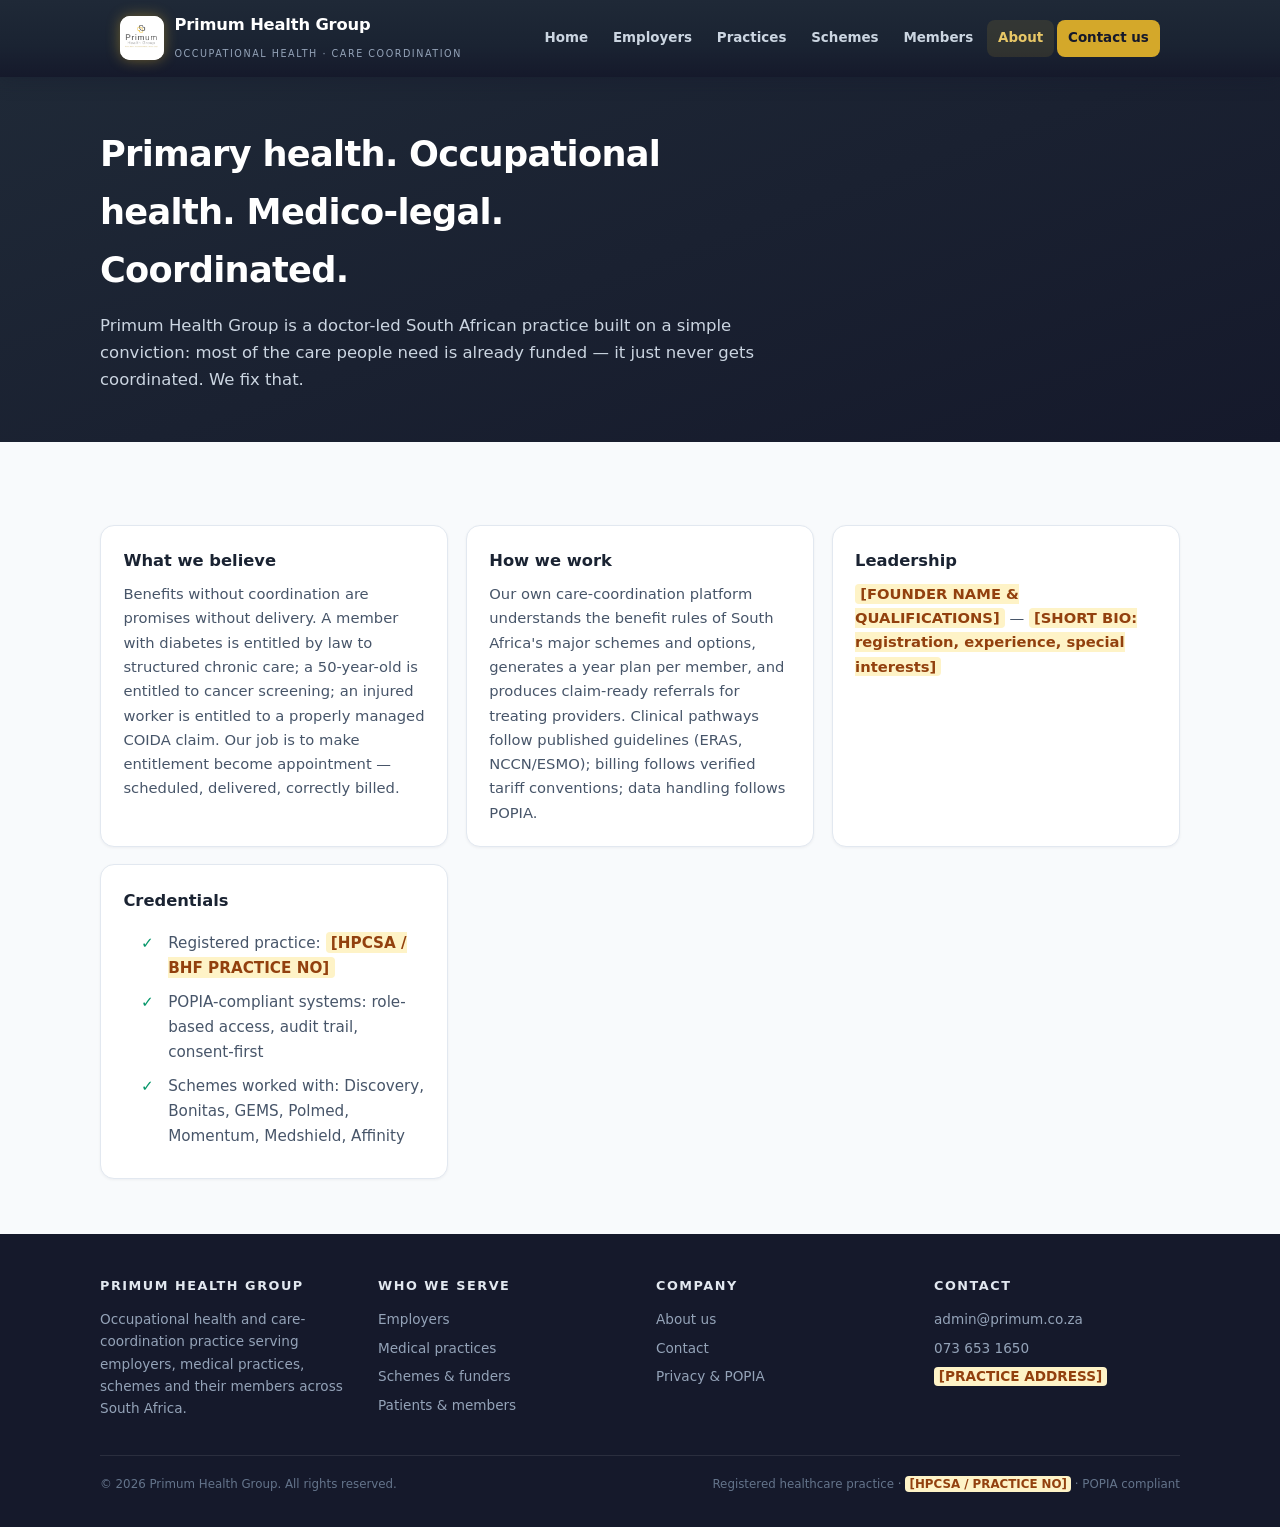
==== about.html @ fea4c6c1 "Primum Health Group website v1 — stakeholder-first, GEO-optimised 8 static pages (home, employers, p" ====
<!DOCTYPE html>
<html lang="en-ZA">
<head>
<meta charset="utf-8">
<meta name="viewport" content="width=device-width, initial-scale=1">
<title>About Primum Health Group — Doctor-Led Care Coordination, South Africa</title>
<meta name="description" content="A doctor-led South African practice combining occupational health, primary care coordination and medico-legal work — delivered through our own POPIA-compliant platform.">
<link rel="canonical" href="https://www.primum.co.za/about.html">
<link rel="icon" type="image/jpeg" href="assets/logo.jpg">
<meta property="og:title" content="About Primum Health Group — Doctor-Led Care Coordination, South Africa">
<meta property="og:description" content="A doctor-led South African practice combining occupational health, primary care coordination and medico-legal work — delivered through our own POPIA-compliant platform.">
<meta property="og:type" content="website">
<meta property="og:url" content="https://www.primum.co.za/about.html">
<meta property="og:image" content="https://www.primum.co.za/assets/logo.jpg">
<link rel="stylesheet" href="assets/styles.css">
<script type="application/ld+json">{"@context": "https://schema.org", "@type": "MedicalBusiness", "name": "Primum Health Group", "url": "https://www.primum.co.za", "logo": "https://www.primum.co.za/assets/logo.jpg", "email": "admin@primum.co.za", "telephone": "+27736531650", "areaServed": "ZA", "description": "South African occupational-health and care-coordination practice. We manage employee and patient populations for employers, medical practices and schemes — turning each member's actual medical-aid benefits into a scheduled, billable year plan of care.", "medicalSpecialty": ["Occupational medicine", "Preventive medicine", "Community health"], "knowsAbout": ["Occupational health", "COIDA compliance", "Medical incapacity assessment", "Care coordination", "Chronic disease management", "Prescribed Minimum Benefits", "Oncology care pathways", "Employee wellness"]}</script>
</head>
<body>
<header>
  <div class="nav-wrap">
    <a class="brand" href="index.html">
      <img src="assets/logo.jpg" alt="Primum Health Group logo">
      <span><span class="brand-name">Primum Health Group</span><br><span class="brand-sub">Occupational Health &middot; Care Coordination</span></span>
    </a>
    <nav class="main-nav"><a href="index.html">Home</a><a href="employers.html">Employers</a><a href="practices.html">Practices</a><a href="schemes.html">Schemes</a><a href="members.html">Members</a><a href="about.html" class="active">About</a><a class="cta" href="contact.html">Contact us</a></nav>
  </div>
</header>
<main>

<div class="page-hero"><div class="section-inner"><h1>Primary health. Occupational health. Medico-legal. Coordinated.</h1><p>Primum Health Group is a doctor-led South African practice built on a simple conviction: most of the care people need is already funded — it just never gets coordinated. We fix that.</p></div></div>
<section><div class="section-inner">
  <div class="grid grid-2">
    <div class="card"><h3>What we believe</h3><p>Benefits without coordination are promises without delivery. A member with diabetes is entitled by law to structured chronic care; a 50-year-old is entitled to cancer screening; an injured worker is entitled to a properly managed COIDA claim. Our job is to make entitlement become appointment — scheduled, delivered, correctly billed.</p></div>
    <div class="card"><h3>How we work</h3><p>Our own care-coordination platform understands the benefit rules of South Africa's major schemes and options, generates a year plan per member, and produces claim-ready referrals for treating providers. Clinical pathways follow published guidelines (ERAS, NCCN/ESMO); billing follows verified tariff conventions; data handling follows POPIA.</p></div>
    <div class="card"><h3>Leadership</h3><p><span class="placeholder">[FOUNDER NAME &amp; QUALIFICATIONS]</span> — <span class="placeholder">[SHORT BIO: registration, experience, special interests]</span></p></div>
    <div class="card"><h3>Credentials</h3><ul class="checks"><li>Registered practice: <span class="placeholder">[HPCSA / BHF PRACTICE NO]</span></li><li>POPIA-compliant systems: role-based access, audit trail, consent-first</li><li>Schemes worked with: Discovery, Bonitas, GEMS, Polmed, Momentum, Medshield, Affinity</li></ul></div>
  </div>
</div></section>

</main>
<footer>
  <div class="footer-inner">
    <div>
      <h4>Primum Health Group</h4>
      <p>Occupational health and care-coordination practice serving employers, medical practices, schemes and their members across South Africa.</p>
    </div>
    <div>
      <h4>Who we serve</h4>
      <ul>
        <li><a href="employers.html">Employers</a></li>
        <li><a href="practices.html">Medical practices</a></li>
        <li><a href="schemes.html">Schemes &amp; funders</a></li>
        <li><a href="members.html">Patients &amp; members</a></li>
      </ul>
    </div>
    <div>
      <h4>Company</h4>
      <ul>
        <li><a href="about.html">About us</a></li>
        <li><a href="contact.html">Contact</a></li>
        <li><a href="privacy.html">Privacy &amp; POPIA</a></li>
      </ul>
    </div>
    <div>
      <h4>Contact</h4>
      <ul>
        <li><a href="mailto:admin@primum.co.za">admin@primum.co.za</a></li>
        <li><a href="tel:+27736531650">073 653 1650</a></li>
        <li><span class="placeholder">[PRACTICE ADDRESS]</span></li>
      </ul>
    </div>
  </div>
  <div class="footer-bottom">
    <span>&copy; 2026 Primum Health Group. All rights reserved.</span>
    <span>Registered healthcare practice &middot; <span class="placeholder">[HPCSA / PRACTICE NO]</span> &middot; POPIA compliant</span>
  </div>
</footer>
</body>
</html>
---- assets/styles.css ----
/* Primum Health Group — brand: deep navy + gold (matches CCRMS platform) */
:root {
  --navy-900: #15192b;
  --navy-800: #1a2332;
  --navy-700: #1f2937;
  --gold: #d4a82a;
  --gold-soft: #e8c766;
  --ink: #1e293b;
  --slate: #475569;
  --slate-light: #94a3b8;
  --bg: #f8fafc;
  --card: #ffffff;
  --line: #e2e8f0;
  --emerald: #059669;
  --max: 1080px;
}
* { margin: 0; padding: 0; box-sizing: border-box; }
html { scroll-behavior: smooth; }
body {
  font-family: 'Segoe UI', system-ui, -apple-system, Roboto, Ubuntu, sans-serif;
  color: var(--ink);
  background: var(--bg);
  line-height: 1.65;
  font-size: 16.5px;
}
img { max-width: 100%; }
a { color: inherit; }

/* ── Header ─────────────────────────────────────── */
header {
  background: linear-gradient(180deg, var(--navy-700) 0%, var(--navy-800) 60%, var(--navy-900) 100%);
  color: #fff;
  position: sticky; top: 0; z-index: 50;
  box-shadow: 0 2px 18px rgba(21,25,43,.35);
}
.nav-wrap {
  max-width: var(--max); margin: 0 auto; padding: 0.7rem 1.25rem;
  display: flex; align-items: center; gap: 1rem; flex-wrap: wrap;
}
.brand { display: flex; align-items: center; gap: .65rem; text-decoration: none; }
.brand img {
  width: 44px; height: 44px; border-radius: 10px; background: #fff; object-fit: contain;
  box-shadow: 0 0 14px rgba(212,168,42,.45);
}
.brand-name { font-weight: 800; font-size: 1.02rem; letter-spacing: -.01em; line-height: 1.15; }
.brand-sub { font-size: .6rem; text-transform: uppercase; letter-spacing: .16em; color: var(--slate-light); }
nav.main-nav { margin-left: auto; display: flex; gap: .15rem; flex-wrap: wrap; }
nav.main-nav a {
  color: #cbd5e1; text-decoration: none; font-size: .84rem; font-weight: 600;
  padding: .45rem .7rem; border-radius: 8px; transition: all .15s;
}
nav.main-nav a:hover { color: #fff; background: rgba(255,255,255,.08); }
nav.main-nav a.active { color: var(--gold-soft); background: rgba(212,168,42,.12); }
nav.main-nav a.cta {
  color: var(--navy-900); background: var(--gold); font-weight: 700;
}
nav.main-nav a.cta:hover { background: var(--gold-soft); }

/* ── Hero ───────────────────────────────────────── */
.hero {
  background:
    radial-gradient(1200px 500px at 15% -10%, rgba(212,168,42,.18), transparent 60%),
    linear-gradient(160deg, var(--navy-700) 0%, var(--navy-900) 75%);
  color: #fff; padding: 4.2rem 1.25rem 4.6rem;
}
.hero-inner { max-width: var(--max); margin: 0 auto; }
.hero .kicker {
  display: inline-block; font-size: .7rem; font-weight: 700; text-transform: uppercase;
  letter-spacing: .18em; color: var(--gold-soft);
  border: 1px solid rgba(212,168,42,.4); border-radius: 999px; padding: .3rem .9rem; margin-bottom: 1.1rem;
}
.hero h1 { font-size: clamp(1.7rem, 4.2vw, 2.7rem); line-height: 1.18; letter-spacing: -.02em; max-width: 21ch; }
.hero h1 em { font-style: normal; color: var(--gold-soft); }
.hero p.lead { margin-top: 1.1rem; max-width: 62ch; color: #cbd5e1; font-size: 1.06rem; }
.hero .actions { margin-top: 1.8rem; display: flex; gap: .8rem; flex-wrap: wrap; }
.btn {
  display: inline-block; text-decoration: none; font-weight: 700; font-size: .92rem;
  padding: .78rem 1.4rem; border-radius: 10px; transition: transform .12s, box-shadow .12s;
}
.btn:hover { transform: translateY(-1px); }
.btn-gold { background: var(--gold); color: var(--navy-900); box-shadow: 0 8px 24px rgba(212,168,42,.35); }
.btn-ghost { color: #e2e8f0; border: 1px solid rgba(255,255,255,.28); }

/* ── Sections / cards ───────────────────────────── */
main { display: block; }
section { padding: 3.4rem 1.25rem; }
.section-inner { max-width: var(--max); margin: 0 auto; }
.section-alt { background: #fff; border-top: 1px solid var(--line); border-bottom: 1px solid var(--line); }
h2.section-title { font-size: clamp(1.35rem, 3vw, 1.8rem); letter-spacing: -.02em; color: var(--navy-800); }
p.section-sub { color: var(--slate); margin-top: .5rem; max-width: 70ch; }
.grid { display: grid; gap: 1.1rem; margin-top: 1.8rem; }
.grid-3 { grid-template-columns: repeat(auto-fit, minmax(260px, 1fr)); }
.grid-2 { grid-template-columns: repeat(auto-fit, minmax(320px, 1fr)); }
.card {
  background: var(--card); border: 1px solid var(--line); border-radius: 14px;
  padding: 1.4rem 1.4rem 1.3rem; box-shadow: 0 1px 3px rgba(15,23,42,.05);
}
.card h3 { font-size: 1.02rem; color: var(--navy-800); margin-bottom: .45rem; }
.card p { font-size: .92rem; color: var(--slate); }
.card .tag {
  display: inline-block; font-size: .62rem; font-weight: 700; text-transform: uppercase; letter-spacing: .12em;
  color: var(--gold); margin-bottom: .55rem;
}
.card ul { margin: .6rem 0 0 1.1rem; font-size: .9rem; color: var(--slate); }
.card ul li { margin-bottom: .3rem; }

/* checklist */
ul.checks { list-style: none; margin-top: 1rem; }
ul.checks li { padding-left: 1.7rem; position: relative; margin-bottom: .55rem; color: var(--slate); font-size: .95rem; }
ul.checks li::before {
  content: '✓'; position: absolute; left: 0; top: 0;
  color: var(--emerald); font-weight: 800;
}

/* FAQ */
details.faq {
  background: #fff; border: 1px solid var(--line); border-radius: 12px;
  padding: 1rem 1.25rem; margin-top: .7rem;
}
details.faq summary { font-weight: 700; color: var(--navy-800); cursor: pointer; font-size: .96rem; }
details.faq p { margin-top: .6rem; color: var(--slate); font-size: .92rem; }

/* stat band */
.band {
  background: linear-gradient(120deg, var(--navy-800), var(--navy-900));
  color: #fff; border-radius: 16px; padding: 1.9rem 1.6rem;
  display: grid; gap: 1.2rem; grid-template-columns: repeat(auto-fit, minmax(200px, 1fr));
  margin-top: 2rem;
}
.band .stat b { display: block; font-size: 1.25rem; color: var(--gold-soft); letter-spacing: -.01em; }
.band .stat span { font-size: .82rem; color: #cbd5e1; }

/* CTA strip */
.cta-strip {
  background: linear-gradient(120deg, var(--gold), var(--gold-soft));
  border-radius: 16px; padding: 2rem 1.8rem; margin-top: 2.4rem;
  display: flex; align-items: center; justify-content: space-between; gap: 1.2rem; flex-wrap: wrap;
}
.cta-strip h3 { color: var(--navy-900); font-size: 1.2rem; letter-spacing: -.01em; }
.cta-strip p { color: #4a3d12; font-size: .9rem; margin-top: .25rem; }
.btn-navy { background: var(--navy-900); color: #fff; }

/* ── Footer ─────────────────────────────────────── */
footer { background: var(--navy-900); color: #94a3b8; padding: 2.6rem 1.25rem 2rem; font-size: .85rem; }
.footer-inner { max-width: var(--max); margin: 0 auto; display: grid; gap: 2rem; grid-template-columns: repeat(auto-fit, minmax(220px, 1fr)); }
footer h4 { color: #e2e8f0; font-size: .8rem; text-transform: uppercase; letter-spacing: .12em; margin-bottom: .7rem; }
footer a { color: #94a3b8; text-decoration: none; }
footer a:hover { color: var(--gold-soft); }
footer ul { list-style: none; }
footer ul li { margin-bottom: .4rem; }
.footer-bottom {
  max-width: var(--max); margin: 2rem auto 0; padding-top: 1.2rem;
  border-top: 1px solid rgba(255,255,255,.09); font-size: .74rem; color: #64748b;
  display: flex; justify-content: space-between; gap: 1rem; flex-wrap: wrap;
}

/* page hero (inner pages) */
.page-hero {
  background: linear-gradient(160deg, var(--navy-700), var(--navy-900));
  color: #fff; padding: 3rem 1.25rem;
}
.page-hero h1 { font-size: clamp(1.5rem, 3.6vw, 2.2rem); letter-spacing: -.02em; max-width: 26ch; }
.page-hero p { margin-top: .8rem; color: #cbd5e1; max-width: 66ch; }

.placeholder { background: #fef3c7; color: #92400e; padding: .1em .35em; border-radius: 4px; font-weight: 700; }

@media (max-width: 720px) {
  nav.main-nav { width: 100%; justify-content: flex-start; }
  .hero { padding-top: 3rem; }
}
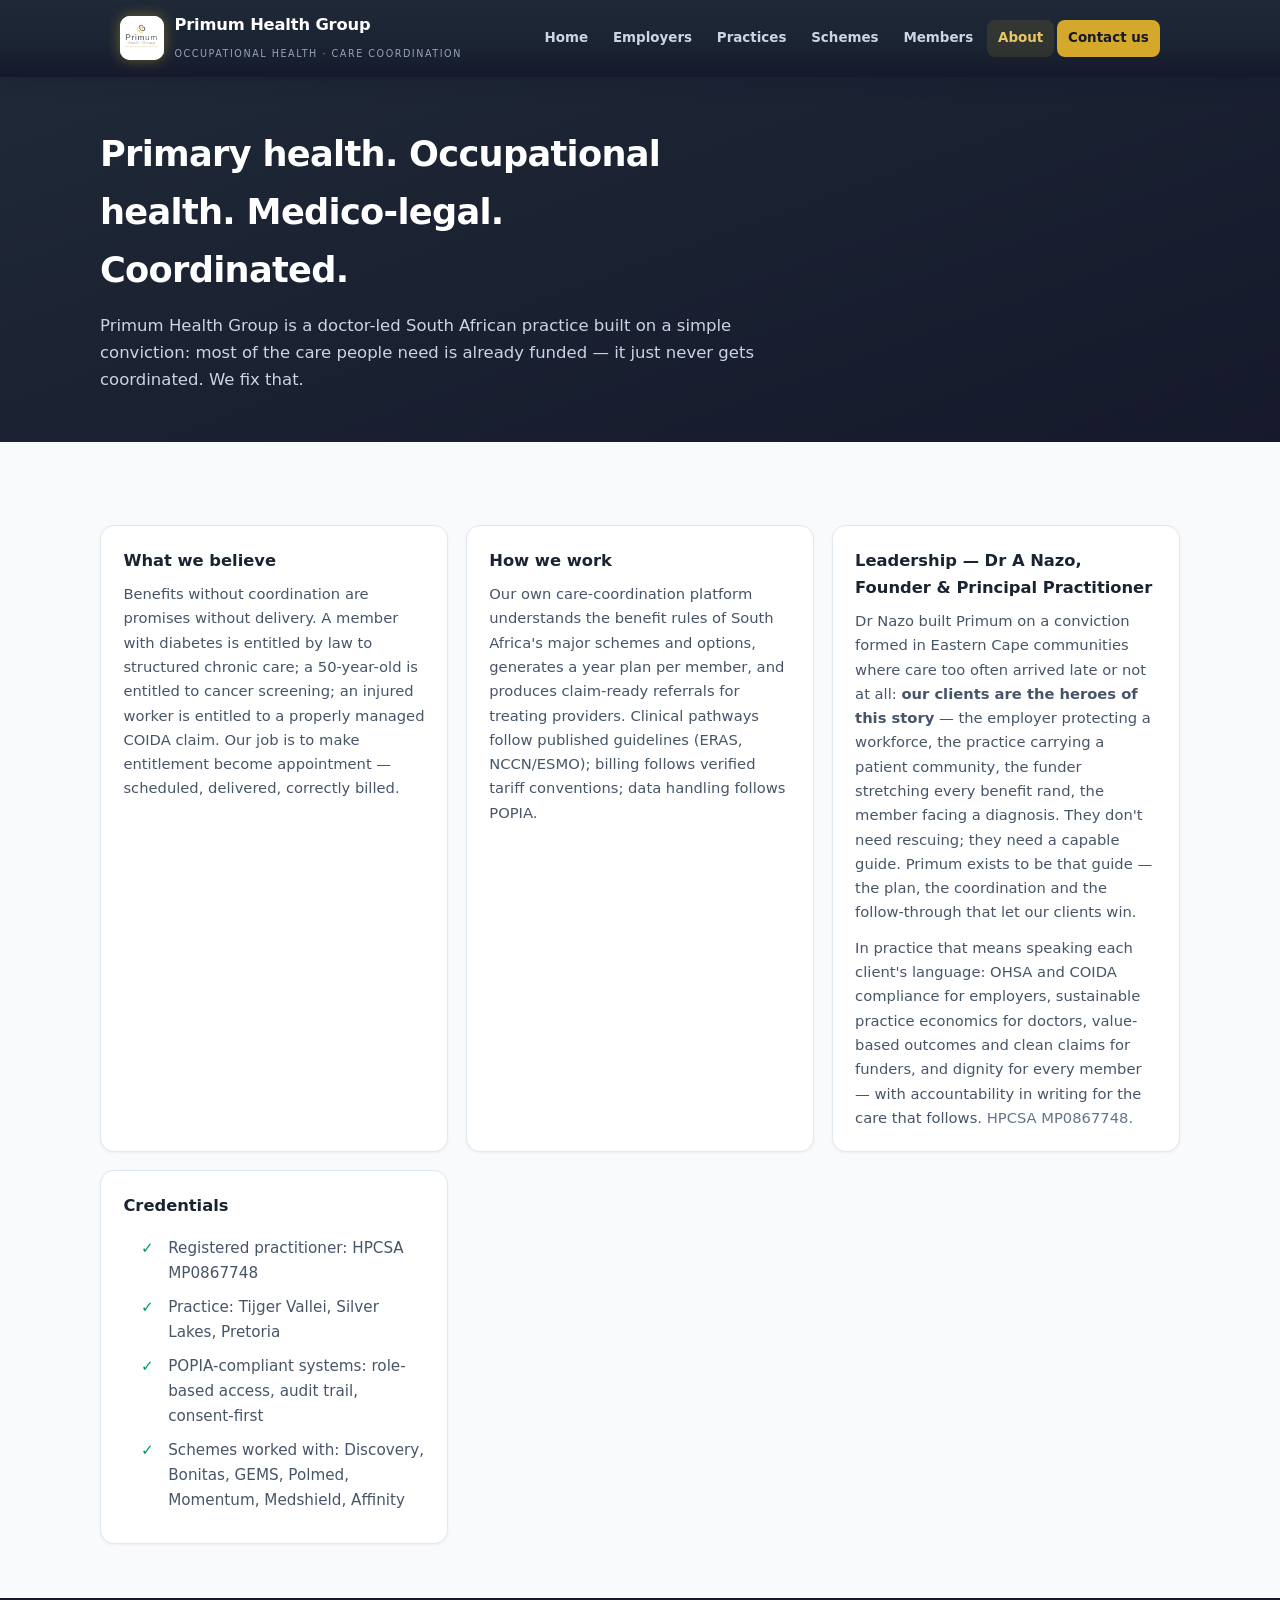
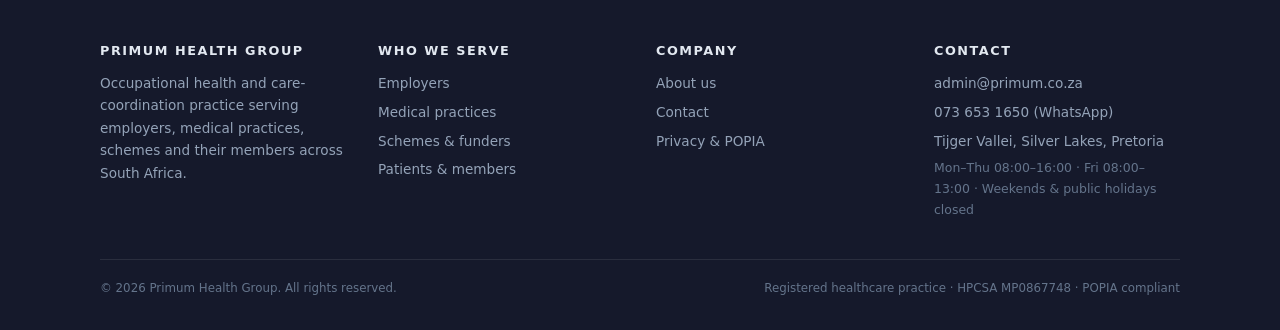
==== commit 7e7c7faa: "Practice facts + founder bio + Eastern Cape hero artwork - Address: Tijger Vallei, Silver Lakes, Pre" ====
--- a/about.html
+++ b/about.html
@@ -13,7 +13,7 @@
 <meta property="og:url" content="https://www.primum.co.za/about.html">
 <meta property="og:image" content="https://www.primum.co.za/assets/logo.jpg">
 <link rel="stylesheet" href="assets/styles.css">
-<script type="application/ld+json">{"@context": "https://schema.org", "@type": "MedicalBusiness", "name": "Primum Health Group", "url": "https://www.primum.co.za", "logo": "https://www.primum.co.za/assets/logo.jpg", "email": "admin@primum.co.za", "telephone": "+27736531650", "areaServed": "ZA", "description": "South African occupational-health and care-coordination practice. We manage employee and patient populations for employers, medical practices and schemes — turning each member's actual medical-aid benefits into a scheduled, billable year plan of care.", "medicalSpecialty": ["Occupational medicine", "Preventive medicine", "Community health"], "knowsAbout": ["Occupational health", "COIDA compliance", "Medical incapacity assessment", "Care coordination", "Chronic disease management", "Prescribed Minimum Benefits", "Oncology care pathways", "Employee wellness"]}</script>
+<script type="application/ld+json">{"@context": "https://schema.org", "@type": "MedicalBusiness", "name": "Primum Health Group", "url": "https://www.primum.co.za", "logo": "https://www.primum.co.za/assets/logo.jpg", "email": "admin@primum.co.za", "telephone": "+27736531650", "address": {"@type": "PostalAddress", "streetAddress": "Tijger Vallei, Silver Lakes", "addressLocality": "Pretoria", "addressRegion": "Gauteng", "addressCountry": "ZA"}, "openingHoursSpecification": [{"@type": "OpeningHoursSpecification", "dayOfWeek": ["Monday", "Tuesday", "Wednesday", "Thursday"], "opens": "08:00", "closes": "16:00"}, {"@type": "OpeningHoursSpecification", "dayOfWeek": "Friday", "opens": "08:00", "closes": "13:00"}], "founder": {"@type": "Person", "name": "Dr A Nazo", "jobTitle": "Founder & Principal Practitioner", "identifier": "HPCSA MP0867748"}, "areaServed": "ZA", "description": "South African occupational-health and care-coordination practice. We manage employee and patient populations for employers, medical practices and schemes — turning each member's actual medical-aid benefits into a scheduled, billable year plan of care.", "medicalSpecialty": ["Occupational medicine", "Preventive medicine", "Community health"], "knowsAbout": ["Occupational health", "COIDA compliance", "Medical incapacity assessment", "Care coordination", "Chronic disease management", "Prescribed Minimum Benefits", "Oncology care pathways", "Employee wellness"]}</script>
 </head>
 <body>
 <header>
@@ -32,8 +32,10 @@
   <div class="grid grid-2">
     <div class="card"><h3>What we believe</h3><p>Benefits without coordination are promises without delivery. A member with diabetes is entitled by law to structured chronic care; a 50-year-old is entitled to cancer screening; an injured worker is entitled to a properly managed COIDA claim. Our job is to make entitlement become appointment — scheduled, delivered, correctly billed.</p></div>
     <div class="card"><h3>How we work</h3><p>Our own care-coordination platform understands the benefit rules of South Africa's major schemes and options, generates a year plan per member, and produces claim-ready referrals for treating providers. Clinical pathways follow published guidelines (ERAS, NCCN/ESMO); billing follows verified tariff conventions; data handling follows POPIA.</p></div>
-    <div class="card"><h3>Leadership</h3><p><span class="placeholder">[FOUNDER NAME &amp; QUALIFICATIONS]</span> — <span class="placeholder">[SHORT BIO: registration, experience, special interests]</span></p></div>
-    <div class="card"><h3>Credentials</h3><ul class="checks"><li>Registered practice: <span class="placeholder">[HPCSA / BHF PRACTICE NO]</span></li><li>POPIA-compliant systems: role-based access, audit trail, consent-first</li><li>Schemes worked with: Discovery, Bonitas, GEMS, Polmed, Momentum, Medshield, Affinity</li></ul></div>
+    <div class="card"><h3>Leadership — Dr A Nazo, Founder &amp; Principal Practitioner</h3>
+      <p>Dr Nazo built Primum on a conviction formed in Eastern Cape communities where care too often arrived late or not at all: <b>our clients are the heroes of this story</b> — the employer protecting a workforce, the practice carrying a patient community, the funder stretching every benefit rand, the member facing a diagnosis. They don't need rescuing; they need a capable guide. Primum exists to be that guide — the plan, the coordination and the follow-through that let our clients win.</p>
+      <p style="margin-top:.7rem">In practice that means speaking each client's language: OHSA and COIDA compliance for employers, sustainable practice economics for doctors, value-based outcomes and clean claims for funders, and dignity for every member — with accountability in writing for the care that follows. <span style="color:#64748b">HPCSA MP0867748.</span></p></div>
+    <div class="card"><h3>Credentials</h3><ul class="checks"><li>Registered practitioner: HPCSA MP0867748</li><li>Practice: Tijger Vallei, Silver Lakes, Pretoria</li><li>POPIA-compliant systems: role-based access, audit trail, consent-first</li><li>Schemes worked with: Discovery, Bonitas, GEMS, Polmed, Momentum, Medshield, Affinity</li></ul></div>
   </div>
 </div></section>
 
@@ -65,14 +67,15 @@
       <h4>Contact</h4>
       <ul>
         <li><a href="mailto:admin@primum.co.za">admin@primum.co.za</a></li>
-        <li><a href="tel:+27736531650">073 653 1650</a></li>
-        <li><span class="placeholder">[PRACTICE ADDRESS]</span></li>
+        <li><a href="https://wa.me/27736531650">073 653 1650 (WhatsApp)</a></li>
+        <li>Tijger Vallei, Silver Lakes, Pretoria</li>
+        <li style="font-size:.78rem;color:#64748b">Mon–Thu 08:00–16:00 · Fri 08:00–13:00 · Weekends & public holidays closed</li>
       </ul>
     </div>
   </div>
   <div class="footer-bottom">
     <span>&copy; 2026 Primum Health Group. All rights reserved.</span>
-    <span>Registered healthcare practice &middot; <span class="placeholder">[HPCSA / PRACTICE NO]</span> &middot; POPIA compliant</span>
+    <span>Registered healthcare practice &middot; HPCSA MP0867748 &middot; POPIA compliant</span>
   </div>
 </footer>
 </body>
--- a/assets/styles.css
+++ b/assets/styles.css
@@ -59,10 +59,12 @@
 /* ── Hero ───────────────────────────────────────── */
 .hero {
   background:
+    url('hero-ec.svg') bottom center / cover no-repeat,
     radial-gradient(1200px 500px at 15% -10%, rgba(212,168,42,.18), transparent 60%),
     linear-gradient(160deg, var(--navy-700) 0%, var(--navy-900) 75%);
-  color: #fff; padding: 4.2rem 1.25rem 4.6rem;
+  color: #fff; padding: 4.2rem 1.25rem 9.5rem;
 }
+.hero h1, .hero p.lead { text-shadow: 0 2px 12px rgba(16,20,31,.55); }
 .hero-inner { max-width: var(--max); margin: 0 auto; }
 .hero .kicker {
   display: inline-block; font-size: .7rem; font-weight: 700; text-transform: uppercase;
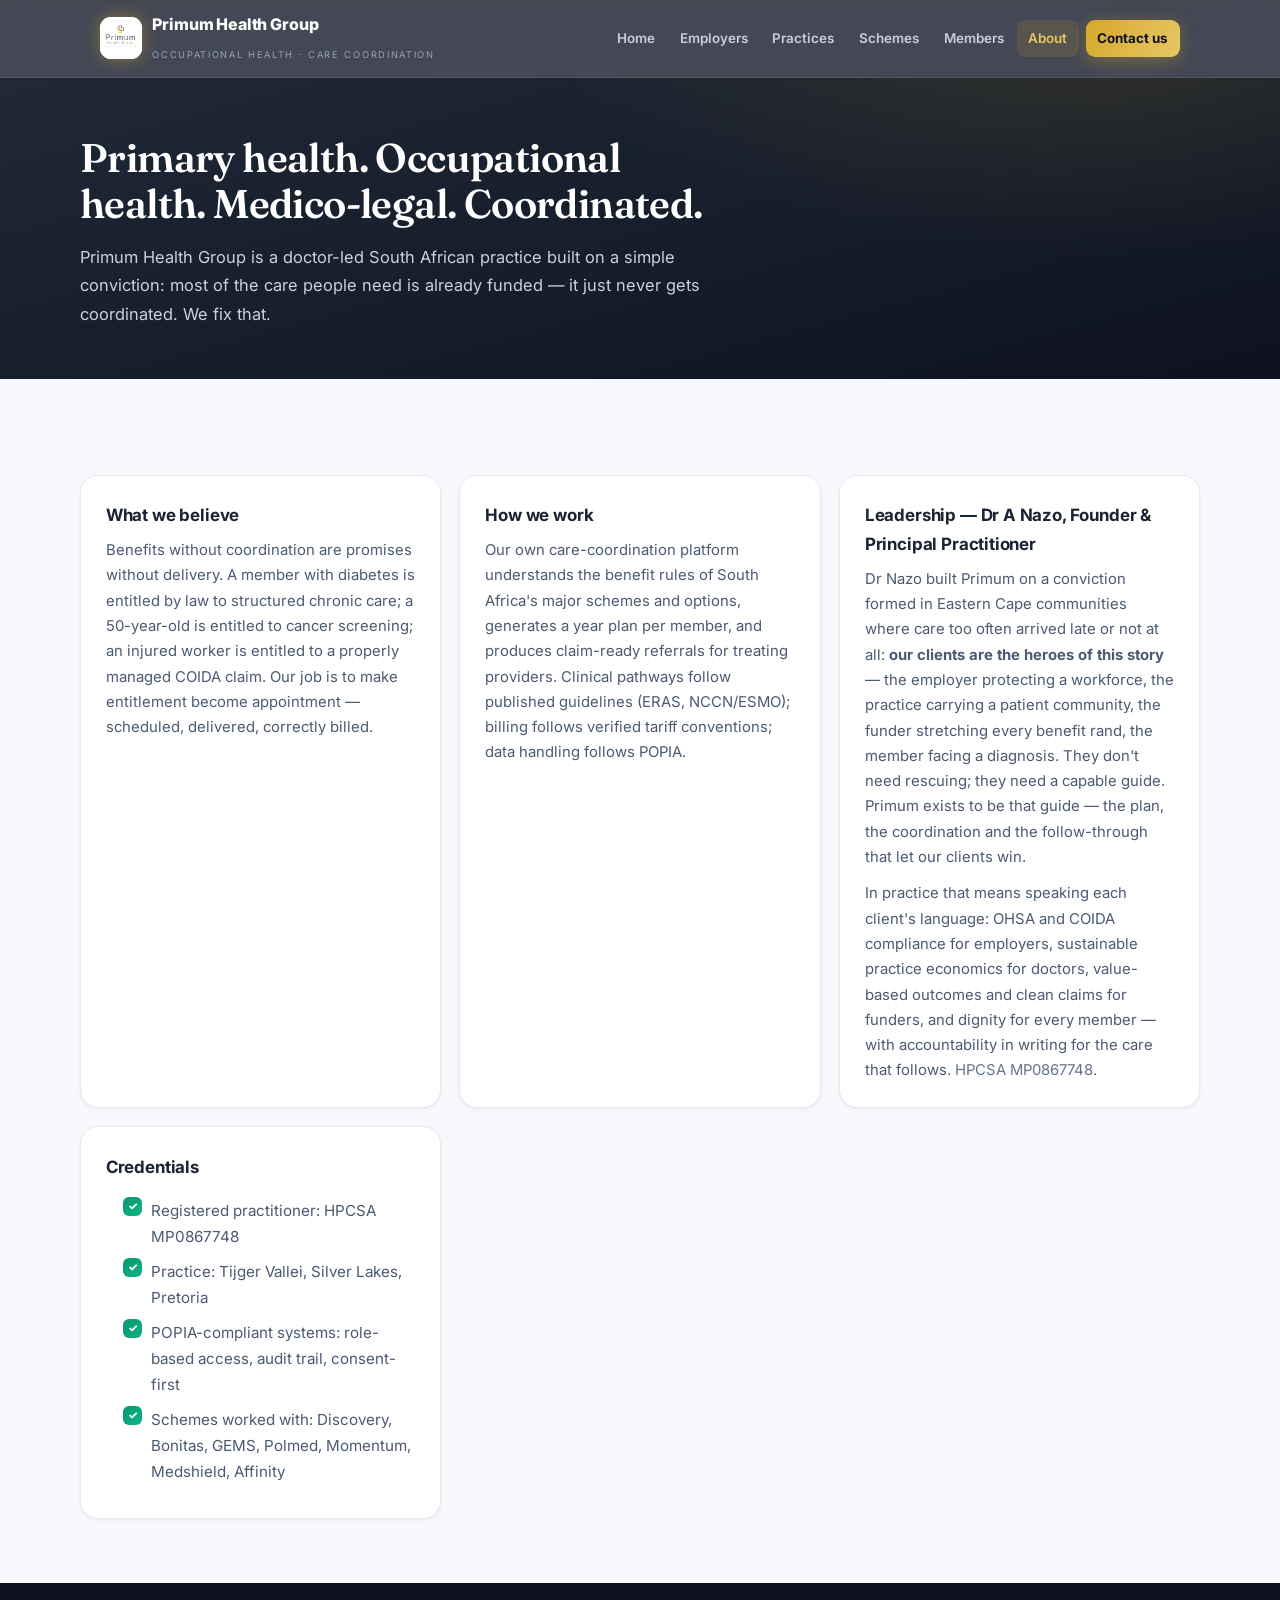
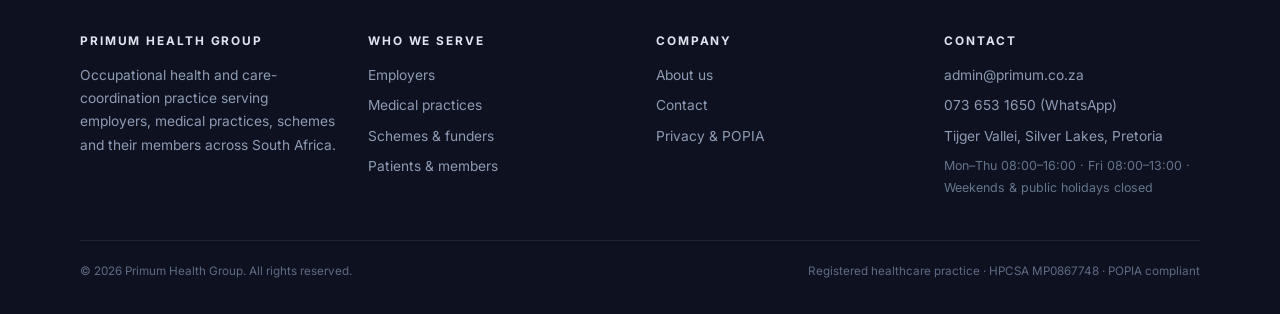
==== commit 07ae0337: "Design system v2: modern aesthetics, Godin copy, fear/security arc, SEO/GEO DESIGN - Typography: Fra" ====
--- a/about.html
+++ b/about.html
@@ -12,8 +12,19 @@
 <meta property="og:type" content="website">
 <meta property="og:url" content="https://www.primum.co.za/about.html">
 <meta property="og:image" content="https://www.primum.co.za/assets/logo.jpg">
+<meta property="og:locale" content="en_ZA">
+<meta property="og:site_name" content="Primum Health Group">
+<meta name="twitter:card" content="summary">
+<meta name="twitter:title" content="About Primum Health Group — Doctor-Led Care Coordination, South Africa">
+<meta name="twitter:description" content="A doctor-led South African practice combining occupational health, primary care coordination and medico-legal work — delivered through our own POPIA-compliant platform.">
+<meta name="geo.region" content="ZA-GP">
+<meta name="geo.placename" content="Pretoria">
+<link rel="preconnect" href="https://fonts.googleapis.com">
+<link rel="preconnect" href="https://fonts.gstatic.com" crossorigin>
+<link href="https://fonts.googleapis.com/css2?family=Fraunces:ital,opsz,wght@0,9..144,500;0,9..144,600;1,9..144,500&family=Inter:wght@400;600;700;800&display=swap" rel="stylesheet">
 <link rel="stylesheet" href="assets/styles.css">
 <script type="application/ld+json">{"@context": "https://schema.org", "@type": "MedicalBusiness", "name": "Primum Health Group", "url": "https://www.primum.co.za", "logo": "https://www.primum.co.za/assets/logo.jpg", "email": "admin@primum.co.za", "telephone": "+27736531650", "address": {"@type": "PostalAddress", "streetAddress": "Tijger Vallei, Silver Lakes", "addressLocality": "Pretoria", "addressRegion": "Gauteng", "addressCountry": "ZA"}, "openingHoursSpecification": [{"@type": "OpeningHoursSpecification", "dayOfWeek": ["Monday", "Tuesday", "Wednesday", "Thursday"], "opens": "08:00", "closes": "16:00"}, {"@type": "OpeningHoursSpecification", "dayOfWeek": "Friday", "opens": "08:00", "closes": "13:00"}], "founder": {"@type": "Person", "name": "Dr A Nazo", "jobTitle": "Founder & Principal Practitioner", "identifier": "HPCSA MP0867748"}, "areaServed": "ZA", "description": "South African occupational-health and care-coordination practice. We manage employee and patient populations for employers, medical practices and schemes — turning each member's actual medical-aid benefits into a scheduled, billable year plan of care.", "medicalSpecialty": ["Occupational medicine", "Preventive medicine", "Community health"], "knowsAbout": ["Occupational health", "COIDA compliance", "Medical incapacity assessment", "Care coordination", "Chronic disease management", "Prescribed Minimum Benefits", "Oncology care pathways", "Employee wellness"]}</script>
+<script type="application/ld+json">{"@context": "https://schema.org", "@type": "BreadcrumbList", "itemListElement": [{"@type": "ListItem", "position": 1, "name": "Home", "item": "https://www.primum.co.za/"}, {"@type": "ListItem", "position": 2, "name": "About", "item": "https://www.primum.co.za/about.html"}]}</script>
 </head>
 <body>
 <header>
@@ -78,5 +89,16 @@
     <span>Registered healthcare practice &middot; HPCSA MP0867748 &middot; POPIA compliant</span>
   </div>
 </footer>
+<script>
+(function(){
+  var els = document.querySelectorAll('.card, .band, .cta-strip, .panel-dark, details.faq');
+  els.forEach(function(el){ el.classList.add('reveal'); });
+  if (!('IntersectionObserver' in window)) { els.forEach(function(el){ el.classList.add('in'); }); return; }
+  var io = new IntersectionObserver(function(entries){
+    entries.forEach(function(e){ if (e.isIntersecting) { e.target.classList.add('in'); io.unobserve(e.target); } });
+  }, { rootMargin: '0px 0px -8% 0px' });
+  els.forEach(function(el){ io.observe(el); });
+})();
+</script>
 </body>
 </html>
--- a/assets/styles.css
+++ b/assets/styles.css
@@ -1,172 +1,278 @@
-/* Primum Health Group — brand: deep navy + gold (matches CCRMS platform) */
+/* Primum Health Group — design system v2
+   Brand: deep navy + gold. Type: Fraunces (display) + Inter (text). */
 :root {
+  --navy-950: #0e1220;
   --navy-900: #15192b;
   --navy-800: #1a2332;
   --navy-700: #1f2937;
   --gold: #d4a82a;
   --gold-soft: #e8c766;
-  --ink: #1e293b;
-  --slate: #475569;
+  --gold-deep: #b8902a;
+  --ink: #1c2434;
+  --slate: #4b5a71;
   --slate-light: #94a3b8;
-  --bg: #f8fafc;
+  --bg: #f7f8fb;
   --card: #ffffff;
-  --line: #e2e8f0;
-  --emerald: #059669;
-  --max: 1080px;
+  --line: #e5e9f0;
+  --emerald: #0a9670;
+  --max: 1120px;
+  --radius: 18px;
+  --shadow-sm: 0 1px 3px rgba(15,23,42,.06);
+  --shadow-lg: 0 18px 40px -18px rgba(21,25,43,.35);
+  --font-display: 'Fraunces', Georgia, 'Times New Roman', serif;
+  --font-text: 'Inter', 'Segoe UI', system-ui, -apple-system, sans-serif;
 }
 * { margin: 0; padding: 0; box-sizing: border-box; }
 html { scroll-behavior: smooth; }
 body {
-  font-family: 'Segoe UI', system-ui, -apple-system, Roboto, Ubuntu, sans-serif;
+  font-family: var(--font-text);
   color: var(--ink);
   background: var(--bg);
-  line-height: 1.65;
+  line-height: 1.7;
   font-size: 16.5px;
+  -webkit-font-smoothing: antialiased;
 }
 img { max-width: 100%; }
 a { color: inherit; }
-
-/* ── Header ─────────────────────────────────────── */
+::selection { background: rgba(212,168,42,.3); }
+
+/* ── Header — glass ─────────────────────────────── */
 header {
-  background: linear-gradient(180deg, var(--navy-700) 0%, var(--navy-800) 60%, var(--navy-900) 100%);
+  position: sticky; top: 0; z-index: 50;
+  background: rgba(18,22,37,.78);
+  backdrop-filter: blur(14px) saturate(1.3);
+  -webkit-backdrop-filter: blur(14px) saturate(1.3);
   color: #fff;
-  position: sticky; top: 0; z-index: 50;
-  box-shadow: 0 2px 18px rgba(21,25,43,.35);
+  border-bottom: 1px solid rgba(255,255,255,.07);
 }
 .nav-wrap {
-  max-width: var(--max); margin: 0 auto; padding: 0.7rem 1.25rem;
+  max-width: var(--max); margin: 0 auto; padding: .65rem 1.25rem;
   display: flex; align-items: center; gap: 1rem; flex-wrap: wrap;
 }
 .brand { display: flex; align-items: center; gap: .65rem; text-decoration: none; }
 .brand img {
-  width: 44px; height: 44px; border-radius: 10px; background: #fff; object-fit: contain;
-  box-shadow: 0 0 14px rgba(212,168,42,.45);
-}
-.brand-name { font-weight: 800; font-size: 1.02rem; letter-spacing: -.01em; line-height: 1.15; }
-.brand-sub { font-size: .6rem; text-transform: uppercase; letter-spacing: .16em; color: var(--slate-light); }
-nav.main-nav { margin-left: auto; display: flex; gap: .15rem; flex-wrap: wrap; }
+  width: 42px; height: 42px; border-radius: 11px; background: #fff; object-fit: contain;
+  box-shadow: 0 0 16px rgba(212,168,42,.45);
+}
+.brand-name { font-weight: 800; font-size: 1rem; letter-spacing: -.01em; line-height: 1.15; }
+.brand-sub { font-size: .58rem; text-transform: uppercase; letter-spacing: .18em; color: var(--slate-light); }
+nav.main-nav { margin-left: auto; display: flex; gap: .1rem; flex-wrap: wrap; align-items: center; }
 nav.main-nav a {
-  color: #cbd5e1; text-decoration: none; font-size: .84rem; font-weight: 600;
-  padding: .45rem .7rem; border-radius: 8px; transition: all .15s;
-}
-nav.main-nav a:hover { color: #fff; background: rgba(255,255,255,.08); }
-nav.main-nav a.active { color: var(--gold-soft); background: rgba(212,168,42,.12); }
+  color: #c6cede; text-decoration: none; font-size: .84rem; font-weight: 600;
+  padding: .45rem .72rem; border-radius: 9px; transition: all .15s;
+}
+nav.main-nav a:hover { color: #fff; background: rgba(255,255,255,.09); }
+nav.main-nav a.active { color: var(--gold-soft); background: rgba(212,168,42,.13); }
 nav.main-nav a.cta {
-  color: var(--navy-900); background: var(--gold); font-weight: 700;
-}
-nav.main-nav a.cta:hover { background: var(--gold-soft); }
+  margin-left: .35rem;
+  color: var(--navy-950); font-weight: 700;
+  background: linear-gradient(120deg, var(--gold), var(--gold-soft));
+  box-shadow: 0 4px 16px rgba(212,168,42,.35);
+}
+nav.main-nav a.cta:hover { filter: brightness(1.06); }
 
 /* ── Hero ───────────────────────────────────────── */
 .hero {
+  position: relative; overflow: hidden;
   background:
     url('hero-ec.svg') bottom center / cover no-repeat,
-    radial-gradient(1200px 500px at 15% -10%, rgba(212,168,42,.18), transparent 60%),
-    linear-gradient(160deg, var(--navy-700) 0%, var(--navy-900) 75%);
-  color: #fff; padding: 4.2rem 1.25rem 9.5rem;
-}
-.hero h1, .hero p.lead { text-shadow: 0 2px 12px rgba(16,20,31,.55); }
-.hero-inner { max-width: var(--max); margin: 0 auto; }
+    radial-gradient(1100px 520px at 18% -12%, rgba(212,168,42,.16), transparent 60%),
+    linear-gradient(168deg, var(--navy-700) 0%, var(--navy-950) 78%);
+  color: #fff;
+  padding: 5rem 1.25rem 13rem;
+}
+.hero-inner { max-width: var(--max); margin: 0 auto; position: relative; }
 .hero .kicker {
-  display: inline-block; font-size: .7rem; font-weight: 700; text-transform: uppercase;
-  letter-spacing: .18em; color: var(--gold-soft);
-  border: 1px solid rgba(212,168,42,.4); border-radius: 999px; padding: .3rem .9rem; margin-bottom: 1.1rem;
-}
-.hero h1 { font-size: clamp(1.7rem, 4.2vw, 2.7rem); line-height: 1.18; letter-spacing: -.02em; max-width: 21ch; }
-.hero h1 em { font-style: normal; color: var(--gold-soft); }
-.hero p.lead { margin-top: 1.1rem; max-width: 62ch; color: #cbd5e1; font-size: 1.06rem; }
-.hero .actions { margin-top: 1.8rem; display: flex; gap: .8rem; flex-wrap: wrap; }
+  display: inline-flex; align-items: center; gap: .5rem;
+  font-size: .68rem; font-weight: 700; text-transform: uppercase; letter-spacing: .2em;
+  color: var(--gold-soft);
+  border: 1px solid rgba(212,168,42,.35); background: rgba(212,168,42,.07);
+  border-radius: 999px; padding: .38rem 1rem; margin-bottom: 1.4rem;
+}
+.hero .kicker::before { content: ''; width: 7px; height: 7px; border-radius: 99px; background: var(--gold); box-shadow: 0 0 10px var(--gold); }
+.hero h1 {
+  font-family: var(--font-display);
+  font-weight: 600;
+  font-size: clamp(2rem, 5vw, 3.4rem);
+  line-height: 1.12; letter-spacing: -.015em; max-width: 22ch;
+  text-wrap: balance;
+}
+.hero h1 em { font-style: italic; color: var(--gold-soft); }
+.hero p.lead {
+  margin-top: 1.3rem; max-width: 58ch; color: #c9d2e2;
+  font-size: 1.09rem; line-height: 1.75;
+}
+.hero h1, .hero p.lead { text-shadow: 0 2px 14px rgba(14,18,32,.6); }
+.hero .actions { margin-top: 2.1rem; display: flex; gap: .85rem; flex-wrap: wrap; }
 .btn {
-  display: inline-block; text-decoration: none; font-weight: 700; font-size: .92rem;
-  padding: .78rem 1.4rem; border-radius: 10px; transition: transform .12s, box-shadow .12s;
-}
-.btn:hover { transform: translateY(-1px); }
-.btn-gold { background: var(--gold); color: var(--navy-900); box-shadow: 0 8px 24px rgba(212,168,42,.35); }
-.btn-ghost { color: #e2e8f0; border: 1px solid rgba(255,255,255,.28); }
-
-/* ── Sections / cards ───────────────────────────── */
+  display: inline-flex; align-items: center; gap: .5rem;
+  text-decoration: none; font-weight: 700; font-size: .93rem;
+  padding: .85rem 1.55rem; border-radius: 12px;
+  transition: transform .15s, box-shadow .15s, filter .15s;
+}
+.btn:hover { transform: translateY(-2px); }
+.btn::after { content: '→'; font-weight: 400; transition: transform .15s; }
+.btn:hover::after { transform: translateX(3px); }
+.btn-gold {
+  background: linear-gradient(120deg, var(--gold), var(--gold-soft));
+  color: var(--navy-950);
+  box-shadow: 0 10px 30px -6px rgba(212,168,42,.55);
+}
+.btn-ghost { color: #e6ebf4; border: 1px solid rgba(255,255,255,.3); backdrop-filter: blur(4px); }
+.btn-ghost:hover { border-color: rgba(255,255,255,.55); background: rgba(255,255,255,.06); }
+.btn-navy { background: var(--navy-900); color: #fff; box-shadow: 0 10px 26px -8px rgba(21,25,43,.5); }
+
+/* ── Sections ───────────────────────────────────── */
 main { display: block; }
-section { padding: 3.4rem 1.25rem; }
+section { padding: 4rem 1.25rem; }
 .section-inner { max-width: var(--max); margin: 0 auto; }
 .section-alt { background: #fff; border-top: 1px solid var(--line); border-bottom: 1px solid var(--line); }
-h2.section-title { font-size: clamp(1.35rem, 3vw, 1.8rem); letter-spacing: -.02em; color: var(--navy-800); }
-p.section-sub { color: var(--slate); margin-top: .5rem; max-width: 70ch; }
-.grid { display: grid; gap: 1.1rem; margin-top: 1.8rem; }
+.eyebrow {
+  font-size: .66rem; font-weight: 700; text-transform: uppercase; letter-spacing: .2em;
+  color: var(--gold-deep); margin-bottom: .6rem;
+}
+h2.section-title {
+  font-family: var(--font-display); font-weight: 600;
+  font-size: clamp(1.5rem, 3.4vw, 2.15rem);
+  letter-spacing: -.015em; color: var(--navy-800); text-wrap: balance;
+}
+p.section-sub { color: var(--slate); margin-top: .7rem; max-width: 68ch; font-size: 1.02rem; }
+
+.grid { display: grid; gap: 1.15rem; margin-top: 2rem; }
 .grid-3 { grid-template-columns: repeat(auto-fit, minmax(260px, 1fr)); }
 .grid-2 { grid-template-columns: repeat(auto-fit, minmax(320px, 1fr)); }
 .card {
-  background: var(--card); border: 1px solid var(--line); border-radius: 14px;
-  padding: 1.4rem 1.4rem 1.3rem; box-shadow: 0 1px 3px rgba(15,23,42,.05);
-}
-.card h3 { font-size: 1.02rem; color: var(--navy-800); margin-bottom: .45rem; }
-.card p { font-size: .92rem; color: var(--slate); }
+  position: relative;
+  background: var(--card); border: 1px solid var(--line); border-radius: var(--radius);
+  padding: 1.6rem 1.55rem 1.45rem; box-shadow: var(--shadow-sm);
+  transition: transform .22s ease, box-shadow .22s ease, border-color .22s;
+}
+.card::before {
+  content: ''; position: absolute; inset: -1px -1px auto -1px; height: 3px;
+  border-radius: var(--radius) var(--radius) 0 0;
+  background: linear-gradient(90deg, var(--gold), var(--gold-soft));
+  opacity: 0; transition: opacity .22s;
+}
+.card:hover { transform: translateY(-4px); box-shadow: var(--shadow-lg); border-color: #d9dfe9; }
+.card:hover::before { opacity: 1; }
+.card h3 { font-size: 1.06rem; color: var(--navy-800); margin-bottom: .5rem; letter-spacing: -.01em; }
+.card p { font-size: .93rem; color: var(--slate); }
 .card .tag {
-  display: inline-block; font-size: .62rem; font-weight: 700; text-transform: uppercase; letter-spacing: .12em;
-  color: var(--gold); margin-bottom: .55rem;
+  display: inline-block; font-size: .6rem; font-weight: 700; text-transform: uppercase; letter-spacing: .16em;
+  color: var(--gold-deep); margin-bottom: .6rem;
 }
 .card ul { margin: .6rem 0 0 1.1rem; font-size: .9rem; color: var(--slate); }
-.card ul li { margin-bottom: .3rem; }
-
-/* checklist */
+.card ul li { margin-bottom: .32rem; }
+
 ul.checks { list-style: none; margin-top: 1rem; }
-ul.checks li { padding-left: 1.7rem; position: relative; margin-bottom: .55rem; color: var(--slate); font-size: .95rem; }
+ul.checks li { padding-left: 1.75rem; position: relative; margin-bottom: .6rem; color: var(--slate); font-size: .95rem; }
 ul.checks li::before {
-  content: '✓'; position: absolute; left: 0; top: 0;
-  color: var(--emerald); font-weight: 800;
-}
-
-/* FAQ */
+  content: '✓'; position: absolute; left: 0; top: -1px;
+  width: 19px; height: 19px; border-radius: 6px; text-align: center; line-height: 19px;
+  font-size: .7rem; font-weight: 800; color: #fff;
+  background: linear-gradient(135deg, var(--emerald), #0bb586);
+}
+
 details.faq {
-  background: #fff; border: 1px solid var(--line); border-radius: 12px;
-  padding: 1rem 1.25rem; margin-top: .7rem;
-}
-details.faq summary { font-weight: 700; color: var(--navy-800); cursor: pointer; font-size: .96rem; }
-details.faq p { margin-top: .6rem; color: var(--slate); font-size: .92rem; }
+  background: #fff; border: 1px solid var(--line); border-radius: 14px;
+  padding: 1.05rem 1.3rem; margin-top: .7rem; transition: border-color .2s;
+}
+details.faq:hover { border-color: #cfd8e4; }
+details.faq[open] { border-color: var(--gold); }
+details.faq summary { font-weight: 700; color: var(--navy-800); cursor: pointer; font-size: .97rem; }
+details.faq summary::marker { color: var(--gold-deep); }
+details.faq p { margin-top: .65rem; color: var(--slate); font-size: .93rem; }
 
 /* stat band */
 .band {
-  background: linear-gradient(120deg, var(--navy-800), var(--navy-900));
-  color: #fff; border-radius: 16px; padding: 1.9rem 1.6rem;
-  display: grid; gap: 1.2rem; grid-template-columns: repeat(auto-fit, minmax(200px, 1fr));
-  margin-top: 2rem;
-}
-.band .stat b { display: block; font-size: 1.25rem; color: var(--gold-soft); letter-spacing: -.01em; }
-.band .stat span { font-size: .82rem; color: #cbd5e1; }
+  position: relative; overflow: hidden;
+  background: linear-gradient(120deg, var(--navy-800), var(--navy-950));
+  color: #fff; border-radius: 22px; padding: 2.4rem 2rem;
+  display: grid; gap: 1.4rem; grid-template-columns: repeat(auto-fit, minmax(200px, 1fr));
+  margin-top: 2.4rem;
+}
+.band::after {
+  content: ''; position: absolute; right: -80px; top: -80px; width: 280px; height: 280px;
+  border-radius: 50%; background: radial-gradient(circle, rgba(212,168,42,.22), transparent 70%);
+}
+.band .stat b {
+  display: block; font-family: var(--font-display); font-weight: 600;
+  font-size: 1.55rem; color: var(--gold-soft); letter-spacing: -.01em;
+}
+.band .stat span { font-size: .84rem; color: #b9c3d6; }
+
+/* trust strip */
+.trust {
+  margin-top: 2.2rem; padding-top: 1.4rem; border-top: 1px solid var(--line);
+  display: flex; align-items: baseline; gap: 1.4rem; flex-wrap: wrap;
+  color: var(--slate-light); font-size: .8rem;
+}
+.trust b { color: var(--slate); font-weight: 700; font-size: .92rem; letter-spacing: .02em; }
 
 /* CTA strip */
 .cta-strip {
-  background: linear-gradient(120deg, var(--gold), var(--gold-soft));
-  border-radius: 16px; padding: 2rem 1.8rem; margin-top: 2.4rem;
+  position: relative; overflow: hidden;
+  background: linear-gradient(120deg, var(--gold-deep), var(--gold) 55%, var(--gold-soft));
+  border-radius: 22px; padding: 2.3rem 2rem; margin-top: 2.6rem;
   display: flex; align-items: center; justify-content: space-between; gap: 1.2rem; flex-wrap: wrap;
-}
-.cta-strip h3 { color: var(--navy-900); font-size: 1.2rem; letter-spacing: -.01em; }
-.cta-strip p { color: #4a3d12; font-size: .9rem; margin-top: .25rem; }
-.btn-navy { background: var(--navy-900); color: #fff; }
+  box-shadow: 0 24px 50px -24px rgba(180,140,30,.55);
+}
+.cta-strip h3 { font-family: var(--font-display); font-weight: 600; color: var(--navy-950); font-size: 1.35rem; letter-spacing: -.01em; }
+.cta-strip p { color: #574611; font-size: .92rem; margin-top: .3rem; }
 
 /* ── Footer ─────────────────────────────────────── */
-footer { background: var(--navy-900); color: #94a3b8; padding: 2.6rem 1.25rem 2rem; font-size: .85rem; }
+footer { background: var(--navy-950); color: #8e9bb3; padding: 3rem 1.25rem 2rem; font-size: .86rem; }
 .footer-inner { max-width: var(--max); margin: 0 auto; display: grid; gap: 2rem; grid-template-columns: repeat(auto-fit, minmax(220px, 1fr)); }
-footer h4 { color: #e2e8f0; font-size: .8rem; text-transform: uppercase; letter-spacing: .12em; margin-bottom: .7rem; }
-footer a { color: #94a3b8; text-decoration: none; }
+footer h4 { color: #dfe5ef; font-size: .74rem; text-transform: uppercase; letter-spacing: .16em; margin-bottom: .8rem; }
+footer a { color: #8e9bb3; text-decoration: none; transition: color .15s; }
 footer a:hover { color: var(--gold-soft); }
 footer ul { list-style: none; }
-footer ul li { margin-bottom: .4rem; }
+footer ul li { margin-bottom: .45rem; }
 .footer-bottom {
-  max-width: var(--max); margin: 2rem auto 0; padding-top: 1.2rem;
-  border-top: 1px solid rgba(255,255,255,.09); font-size: .74rem; color: #64748b;
+  max-width: var(--max); margin: 2.2rem auto 0; padding-top: 1.3rem;
+  border-top: 1px solid rgba(255,255,255,.08); font-size: .73rem;
   display: flex; justify-content: space-between; gap: 1rem; flex-wrap: wrap;
+  color: #5f6b84;
 }
 
 /* page hero (inner pages) */
 .page-hero {
-  background: linear-gradient(160deg, var(--navy-700), var(--navy-900));
-  color: #fff; padding: 3rem 1.25rem;
-}
-.page-hero h1 { font-size: clamp(1.5rem, 3.6vw, 2.2rem); letter-spacing: -.02em; max-width: 26ch; }
-.page-hero p { margin-top: .8rem; color: #cbd5e1; max-width: 66ch; }
+  background:
+    radial-gradient(900px 400px at 85% -20%, rgba(212,168,42,.14), transparent 60%),
+    linear-gradient(165deg, var(--navy-700), var(--navy-950));
+  color: #fff; padding: 3.6rem 1.25rem 3.2rem;
+}
+.page-hero .section-inner { max-width: var(--max); margin: 0 auto; }
+.page-hero h1 {
+  font-family: var(--font-display); font-weight: 600;
+  font-size: clamp(1.7rem, 4vw, 2.5rem); line-height: 1.15;
+  letter-spacing: -.015em; max-width: 26ch; text-wrap: balance;
+}
+.page-hero p { margin-top: 1rem; color: #c9d2e2; max-width: 64ch; font-size: 1.03rem; }
+
+/* fear→security panel (members) */
+.panel-dark {
+  background: linear-gradient(150deg, var(--navy-800), var(--navy-950));
+  color: #dbe2ee; border-radius: 22px; padding: 2.2rem 2rem; margin-top: 2rem;
+}
+.panel-dark h3 { font-family: var(--font-display); font-weight: 600; color: #fff; font-size: 1.35rem; letter-spacing: -.01em; max-width: 30ch; }
+.panel-dark h3 em { font-style: italic; color: var(--gold-soft); }
+.panel-dark p { margin-top: .8rem; font-size: .96rem; color: #b9c3d6; max-width: 68ch; }
+.panel-dark .assure { margin-top: 1.2rem; padding-top: 1.2rem; border-top: 1px solid rgba(255,255,255,.12); }
+.panel-dark .assure p { color: #dfe6f2; }
 
 .placeholder { background: #fef3c7; color: #92400e; padding: .1em .35em; border-radius: 4px; font-weight: 700; }
+
+/* reveal-on-scroll */
+.reveal { opacity: 0; transform: translateY(18px); transition: opacity .6s ease, transform .6s ease; }
+.reveal.in { opacity: 1; transform: none; }
+@media (prefers-reduced-motion: reduce) {
+  .reveal { opacity: 1; transform: none; transition: none; }
+  html { scroll-behavior: auto; }
+}
 
 @media (max-width: 720px) {
   nav.main-nav { width: 100%; justify-content: flex-start; }
-  .hero { padding-top: 3rem; }
-}
+  .hero { padding: 3.4rem 1.25rem 10rem; }
+  section { padding: 3rem 1.25rem; }
+}
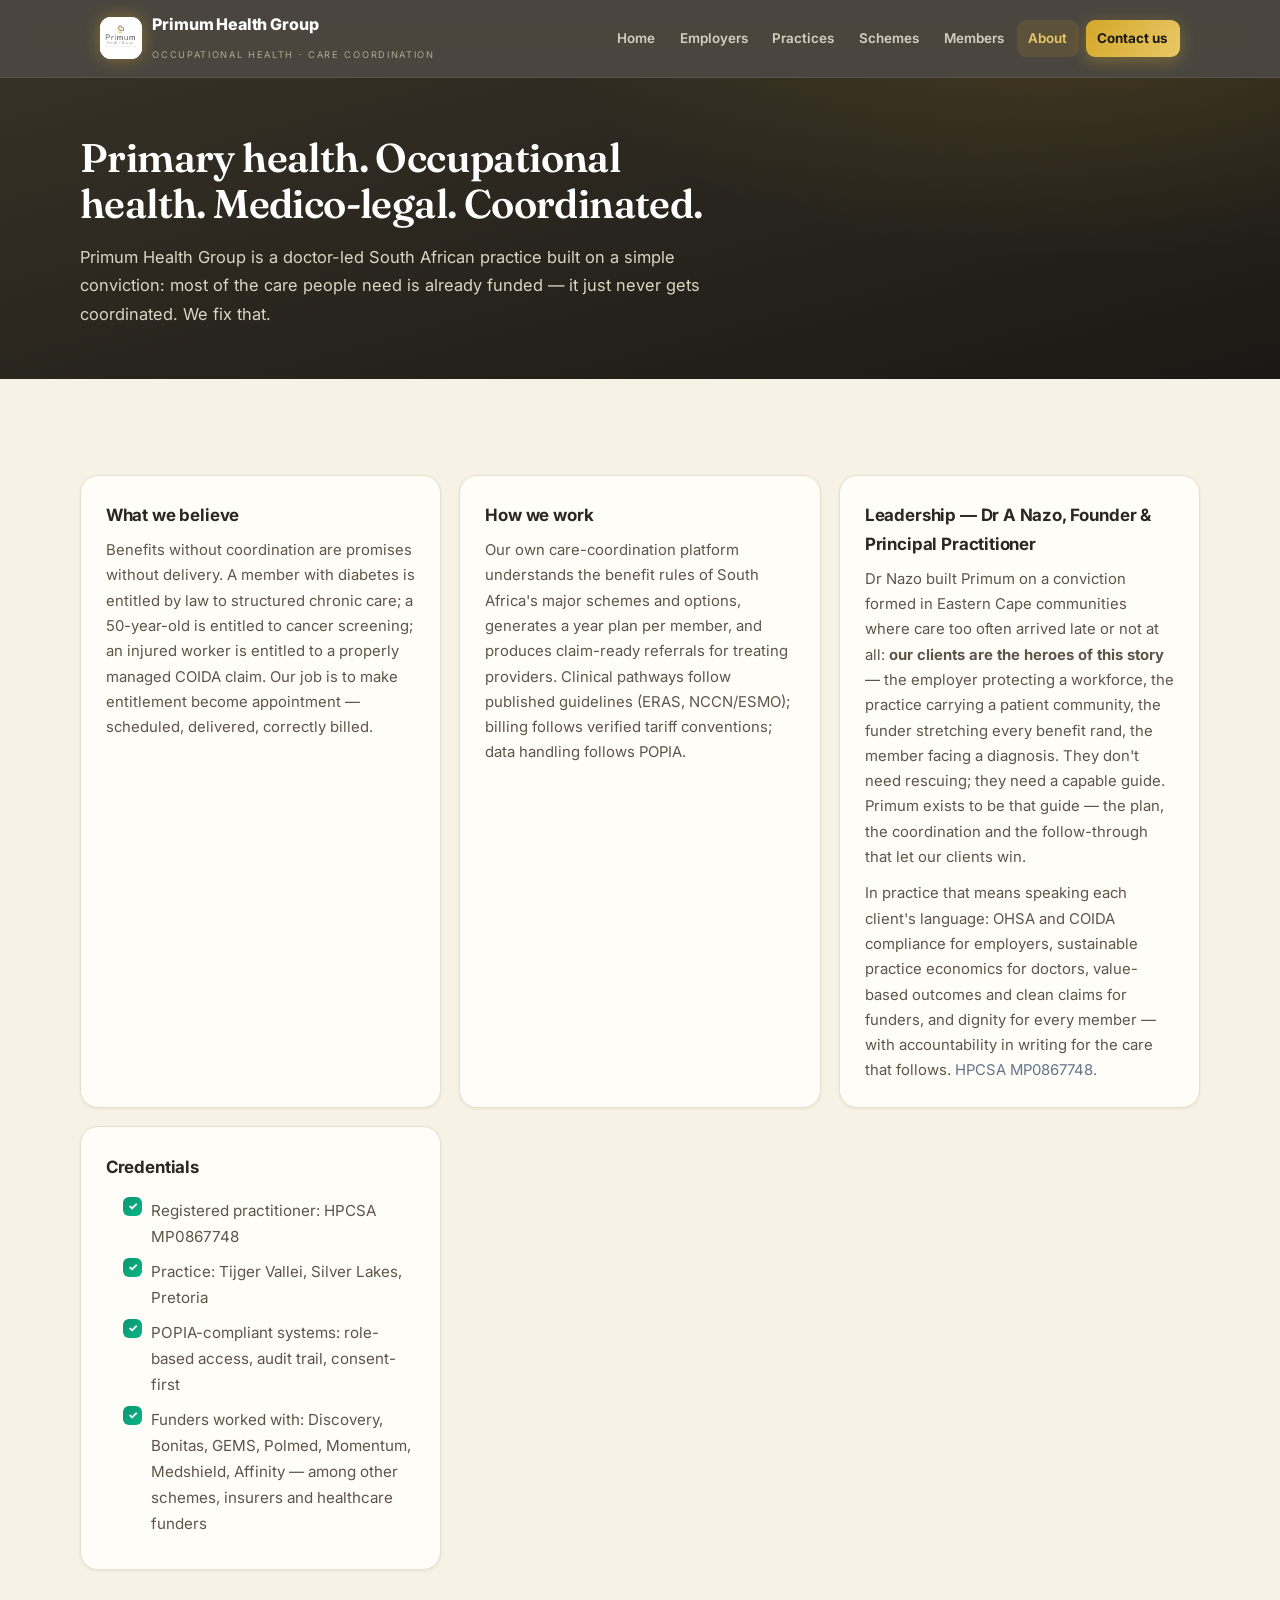
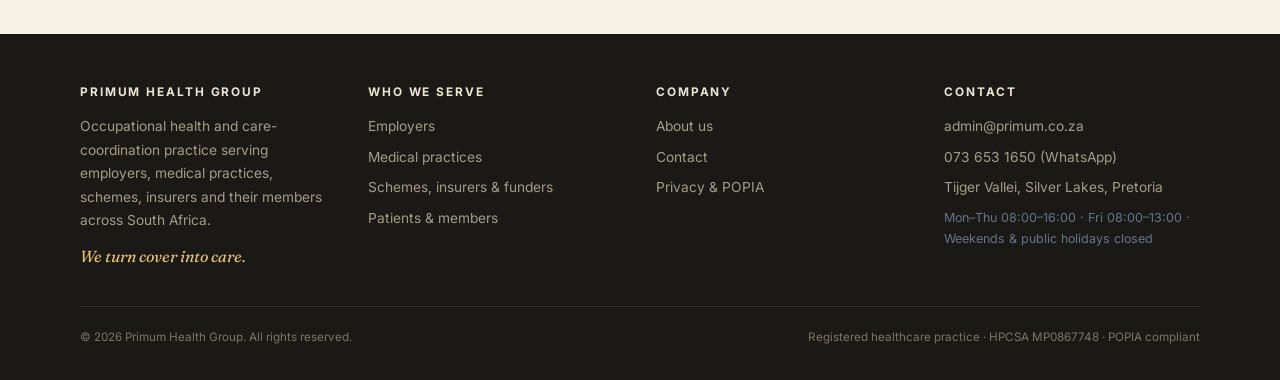
==== commit 3353d75f: "Brand alignment: warm charcoal/cream palette + managed-care funder copy PALETTE (aligned to the bran" ====
--- a/about.html
+++ b/about.html
@@ -46,7 +46,7 @@
     <div class="card"><h3>Leadership — Dr A Nazo, Founder &amp; Principal Practitioner</h3>
       <p>Dr Nazo built Primum on a conviction formed in Eastern Cape communities where care too often arrived late or not at all: <b>our clients are the heroes of this story</b> — the employer protecting a workforce, the practice carrying a patient community, the funder stretching every benefit rand, the member facing a diagnosis. They don't need rescuing; they need a capable guide. Primum exists to be that guide — the plan, the coordination and the follow-through that let our clients win.</p>
       <p style="margin-top:.7rem">In practice that means speaking each client's language: OHSA and COIDA compliance for employers, sustainable practice economics for doctors, value-based outcomes and clean claims for funders, and dignity for every member — with accountability in writing for the care that follows. <span style="color:#64748b">HPCSA MP0867748.</span></p></div>
-    <div class="card"><h3>Credentials</h3><ul class="checks"><li>Registered practitioner: HPCSA MP0867748</li><li>Practice: Tijger Vallei, Silver Lakes, Pretoria</li><li>POPIA-compliant systems: role-based access, audit trail, consent-first</li><li>Schemes worked with: Discovery, Bonitas, GEMS, Polmed, Momentum, Medshield, Affinity</li></ul></div>
+    <div class="card"><h3>Credentials</h3><ul class="checks"><li>Registered practitioner: HPCSA MP0867748</li><li>Practice: Tijger Vallei, Silver Lakes, Pretoria</li><li>POPIA-compliant systems: role-based access, audit trail, consent-first</li><li>Funders worked with: Discovery, Bonitas, GEMS, Polmed, Momentum, Medshield, Affinity — among other schemes, insurers and healthcare funders</li></ul></div>
   </div>
 </div></section>
 
@@ -55,14 +55,15 @@
   <div class="footer-inner">
     <div>
       <h4>Primum Health Group</h4>
-      <p>Occupational health and care-coordination practice serving employers, medical practices, schemes and their members across South Africa.</p>
+      <p>Occupational health and care-coordination practice serving employers, medical practices, schemes, insurers and their members across South Africa.</p>
+      <p class="tagline-sm">We turn cover into care.</p>
     </div>
     <div>
       <h4>Who we serve</h4>
       <ul>
         <li><a href="employers.html">Employers</a></li>
         <li><a href="practices.html">Medical practices</a></li>
-        <li><a href="schemes.html">Schemes &amp; funders</a></li>
+        <li><a href="schemes.html">Schemes, insurers &amp; funders</a></li>
         <li><a href="members.html">Patients &amp; members</a></li>
       </ul>
     </div>
--- a/assets/styles.css
+++ b/assets/styles.css
@@ -1,24 +1,24 @@
 /* Primum Health Group — design system v2
    Brand: deep navy + gold. Type: Fraunces (display) + Inter (text). */
 :root {
-  --navy-950: #0e1220;
-  --navy-900: #15192b;
-  --navy-800: #1a2332;
-  --navy-700: #1f2937;
+  --navy-950: #1b1915;
+  --navy-900: #221f1a;
+  --navy-800: #2a2721;
+  --navy-700: #363126;
   --gold: #d4a82a;
   --gold-soft: #e8c766;
   --gold-deep: #b8902a;
-  --ink: #1c2434;
-  --slate: #4b5a71;
-  --slate-light: #94a3b8;
-  --bg: #f7f8fb;
-  --card: #ffffff;
-  --line: #e5e9f0;
+  --ink: #26241e;
+  --slate: #5b564a;
+  --slate-light: #a89f8b;
+  --bg: #f7f2e6;
+  --card: #fffdf7;
+  --line: #e8e0cc;
   --emerald: #0a9670;
   --max: 1120px;
   --radius: 18px;
-  --shadow-sm: 0 1px 3px rgba(15,23,42,.06);
-  --shadow-lg: 0 18px 40px -18px rgba(21,25,43,.35);
+  --shadow-sm: 0 1px 3px rgba(38,33,20,.07);
+  --shadow-lg: 0 18px 40px -18px rgba(38,33,20,.38);
   --font-display: 'Fraunces', Georgia, 'Times New Roman', serif;
   --font-text: 'Inter', 'Segoe UI', system-ui, -apple-system, sans-serif;
 }
@@ -39,7 +39,7 @@
 /* ── Header — glass ─────────────────────────────── */
 header {
   position: sticky; top: 0; z-index: 50;
-  background: rgba(18,22,37,.78);
+  background: rgba(30,27,22,.8);
   backdrop-filter: blur(14px) saturate(1.3);
   -webkit-backdrop-filter: blur(14px) saturate(1.3);
   color: #fff;
@@ -55,10 +55,10 @@
   box-shadow: 0 0 16px rgba(212,168,42,.45);
 }
 .brand-name { font-weight: 800; font-size: 1rem; letter-spacing: -.01em; line-height: 1.15; }
-.brand-sub { font-size: .58rem; text-transform: uppercase; letter-spacing: .18em; color: var(--slate-light); }
+.brand-sub { font-size: .58rem; text-transform: uppercase; letter-spacing: .18em; color: #b3a98f; }
 nav.main-nav { margin-left: auto; display: flex; gap: .1rem; flex-wrap: wrap; align-items: center; }
 nav.main-nav a {
-  color: #c6cede; text-decoration: none; font-size: .84rem; font-weight: 600;
+  color: #d6cfbf; text-decoration: none; font-size: .84rem; font-weight: 600;
   padding: .45rem .72rem; border-radius: 9px; transition: all .15s;
 }
 nav.main-nav a:hover { color: #fff; background: rgba(255,255,255,.09); }
@@ -99,10 +99,10 @@
 }
 .hero h1 em { font-style: italic; color: var(--gold-soft); }
 .hero p.lead {
-  margin-top: 1.3rem; max-width: 58ch; color: #c9d2e2;
+  margin-top: 1.3rem; max-width: 58ch; color: #ddd5c2;
   font-size: 1.09rem; line-height: 1.75;
 }
-.hero h1, .hero p.lead { text-shadow: 0 2px 14px rgba(14,18,32,.6); }
+.hero h1, .hero p.lead { text-shadow: 0 2px 14px rgba(27,25,21,.6); }
 .hero .actions { margin-top: 2.1rem; display: flex; gap: .85rem; flex-wrap: wrap; }
 .btn {
   display: inline-flex; align-items: center; gap: .5rem;
@@ -118,7 +118,7 @@
   color: var(--navy-950);
   box-shadow: 0 10px 30px -6px rgba(212,168,42,.55);
 }
-.btn-ghost { color: #e6ebf4; border: 1px solid rgba(255,255,255,.3); backdrop-filter: blur(4px); }
+.btn-ghost { color: #f1ead9; border: 1px solid rgba(255,255,255,.3); backdrop-filter: blur(4px); }
 .btn-ghost:hover { border-color: rgba(255,255,255,.55); background: rgba(255,255,255,.06); }
 .btn-navy { background: var(--navy-900); color: #fff; box-shadow: 0 10px 26px -8px rgba(21,25,43,.5); }
 
@@ -126,7 +126,7 @@
 main { display: block; }
 section { padding: 4rem 1.25rem; }
 .section-inner { max-width: var(--max); margin: 0 auto; }
-.section-alt { background: #fff; border-top: 1px solid var(--line); border-bottom: 1px solid var(--line); }
+.section-alt { background: #fffbf1; border-top: 1px solid var(--line); border-bottom: 1px solid var(--line); }
 .eyebrow {
   font-size: .66rem; font-weight: 700; text-transform: uppercase; letter-spacing: .2em;
   color: var(--gold-deep); margin-bottom: .6rem;
@@ -153,7 +153,7 @@
   background: linear-gradient(90deg, var(--gold), var(--gold-soft));
   opacity: 0; transition: opacity .22s;
 }
-.card:hover { transform: translateY(-4px); box-shadow: var(--shadow-lg); border-color: #d9dfe9; }
+.card:hover { transform: translateY(-4px); box-shadow: var(--shadow-lg); border-color: #ddd3ba; }
 .card:hover::before { opacity: 1; }
 .card h3 { font-size: 1.06rem; color: var(--navy-800); margin-bottom: .5rem; letter-spacing: -.01em; }
 .card p { font-size: .93rem; color: var(--slate); }
@@ -174,10 +174,10 @@
 }
 
 details.faq {
-  background: #fff; border: 1px solid var(--line); border-radius: 14px;
+  background: #fffdf7; border: 1px solid var(--line); border-radius: 14px;
   padding: 1.05rem 1.3rem; margin-top: .7rem; transition: border-color .2s;
 }
-details.faq:hover { border-color: #cfd8e4; }
+details.faq:hover { border-color: #d6cbae; }
 details.faq[open] { border-color: var(--gold); }
 details.faq summary { font-weight: 700; color: var(--navy-800); cursor: pointer; font-size: .97rem; }
 details.faq summary::marker { color: var(--gold-deep); }
@@ -199,7 +199,7 @@
   display: block; font-family: var(--font-display); font-weight: 600;
   font-size: 1.55rem; color: var(--gold-soft); letter-spacing: -.01em;
 }
-.band .stat span { font-size: .84rem; color: #b9c3d6; }
+.band .stat span { font-size: .84rem; color: #c9c0ab; }
 
 /* trust strip */
 .trust {
@@ -221,10 +221,10 @@
 .cta-strip p { color: #574611; font-size: .92rem; margin-top: .3rem; }
 
 /* ── Footer ─────────────────────────────────────── */
-footer { background: var(--navy-950); color: #8e9bb3; padding: 3rem 1.25rem 2rem; font-size: .86rem; }
+footer { background: var(--navy-950); color: #a59c88; padding: 3rem 1.25rem 2rem; font-size: .86rem; }
 .footer-inner { max-width: var(--max); margin: 0 auto; display: grid; gap: 2rem; grid-template-columns: repeat(auto-fit, minmax(220px, 1fr)); }
-footer h4 { color: #dfe5ef; font-size: .74rem; text-transform: uppercase; letter-spacing: .16em; margin-bottom: .8rem; }
-footer a { color: #8e9bb3; text-decoration: none; transition: color .15s; }
+footer h4 { color: #ece5d3; font-size: .74rem; text-transform: uppercase; letter-spacing: .16em; margin-bottom: .8rem; }
+footer a { color: #a59c88; text-decoration: none; transition: color .15s; }
 footer a:hover { color: var(--gold-soft); }
 footer ul { list-style: none; }
 footer ul li { margin-bottom: .45rem; }
@@ -232,7 +232,7 @@
   max-width: var(--max); margin: 2.2rem auto 0; padding-top: 1.3rem;
   border-top: 1px solid rgba(255,255,255,.08); font-size: .73rem;
   display: flex; justify-content: space-between; gap: 1rem; flex-wrap: wrap;
-  color: #5f6b84;
+  color: #7d7562;
 }
 
 /* page hero (inner pages) */
@@ -248,18 +248,18 @@
   font-size: clamp(1.7rem, 4vw, 2.5rem); line-height: 1.15;
   letter-spacing: -.015em; max-width: 26ch; text-wrap: balance;
 }
-.page-hero p { margin-top: 1rem; color: #c9d2e2; max-width: 64ch; font-size: 1.03rem; }
+.page-hero p { margin-top: 1rem; color: #ddd5c2; max-width: 64ch; font-size: 1.03rem; }
 
 /* fear→security panel (members) */
 .panel-dark {
   background: linear-gradient(150deg, var(--navy-800), var(--navy-950));
-  color: #dbe2ee; border-radius: 22px; padding: 2.2rem 2rem; margin-top: 2rem;
+  color: #e6dfcd; border-radius: 22px; padding: 2.2rem 2rem; margin-top: 2rem;
 }
 .panel-dark h3 { font-family: var(--font-display); font-weight: 600; color: #fff; font-size: 1.35rem; letter-spacing: -.01em; max-width: 30ch; }
 .panel-dark h3 em { font-style: italic; color: var(--gold-soft); }
-.panel-dark p { margin-top: .8rem; font-size: .96rem; color: #b9c3d6; max-width: 68ch; }
+.panel-dark p { margin-top: .8rem; font-size: .96rem; color: #c9c0ab; max-width: 68ch; }
 .panel-dark .assure { margin-top: 1.2rem; padding-top: 1.2rem; border-top: 1px solid rgba(255,255,255,.12); }
-.panel-dark .assure p { color: #dfe6f2; }
+.panel-dark .assure p { color: #efe8d6; }
 
 .placeholder { background: #fef3c7; color: #92400e; padding: .1em .35em; border-radius: 4px; font-weight: 700; }
 
@@ -276,3 +276,13 @@
   .hero { padding: 3.4rem 1.25rem 10rem; }
   section { padding: 3rem 1.25rem; }
 }
+
+/* brand tagline — "We turn cover into care." */
+.tagline {
+  font-family: var(--font-display); font-style: italic; font-weight: 500;
+  color: var(--gold-soft); font-size: 1.18rem; margin-top: 1.5rem; letter-spacing: .01em;
+}
+footer .tagline-sm {
+  font-family: var(--font-display); font-style: italic;
+  color: var(--gold-soft); font-size: 1rem; margin-top: .7rem;
+}
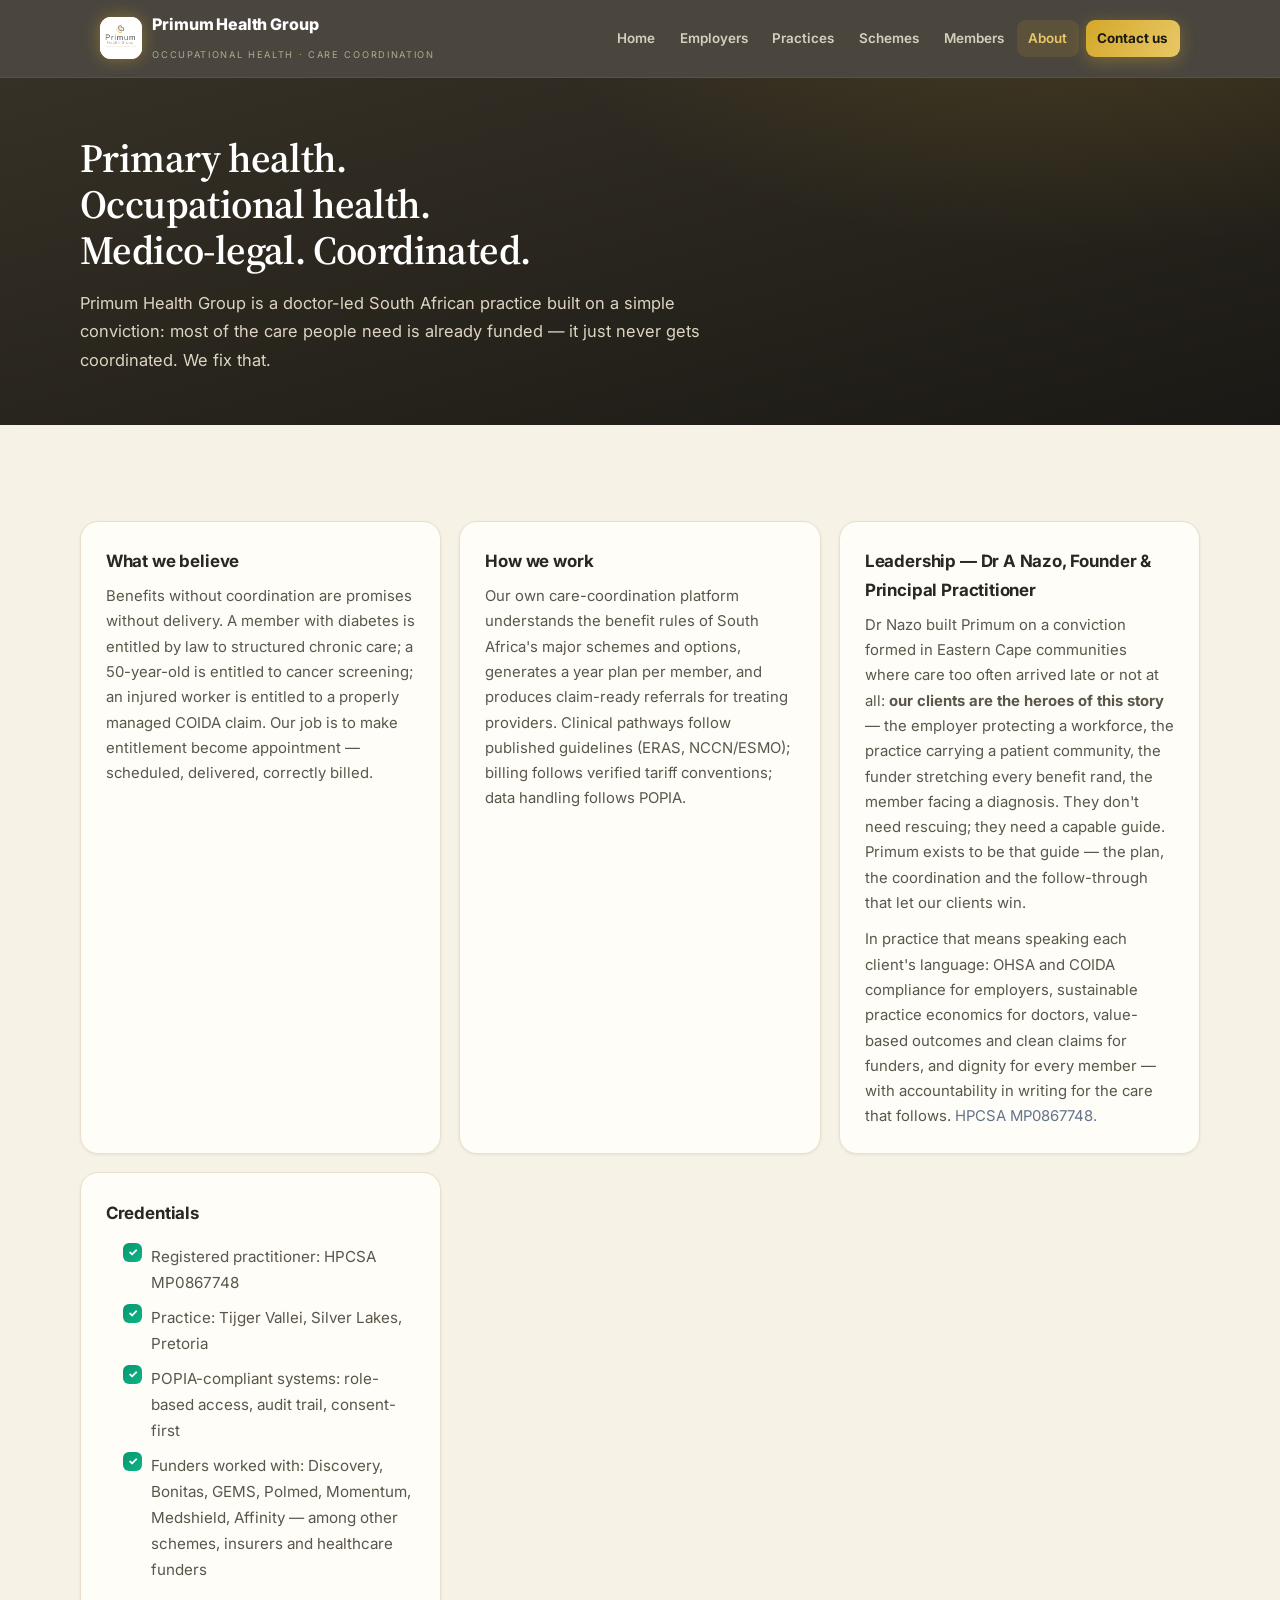
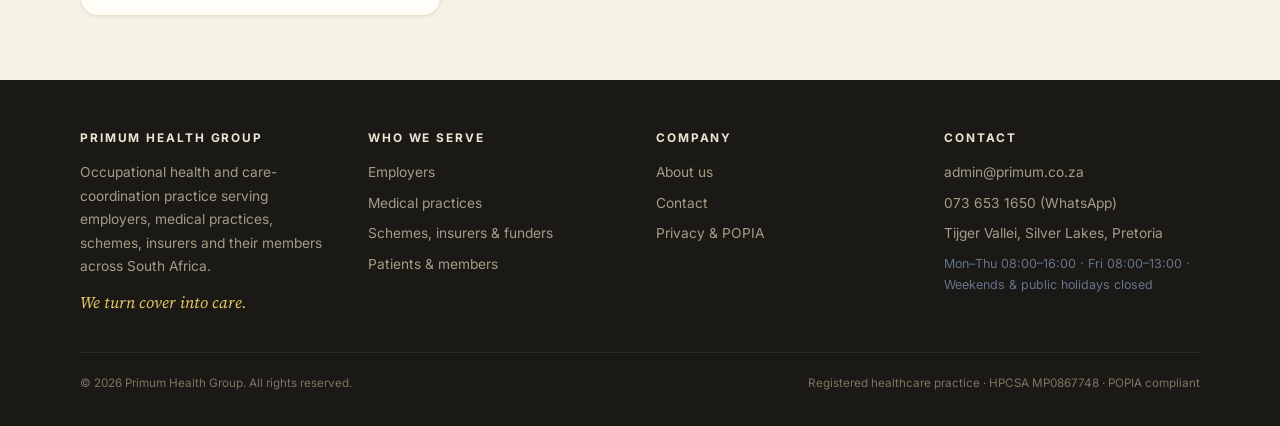
==== commit f374695a: "Typography: Fraunces -> Source Serif 4; funder pillar adds oncology - Display font swapped to Source" ====
--- a/about.html
+++ b/about.html
@@ -21,7 +21,7 @@
 <meta name="geo.placename" content="Pretoria">
 <link rel="preconnect" href="https://fonts.googleapis.com">
 <link rel="preconnect" href="https://fonts.gstatic.com" crossorigin>
-<link href="https://fonts.googleapis.com/css2?family=Fraunces:ital,opsz,wght@0,9..144,500;0,9..144,600;1,9..144,500&family=Inter:wght@400;600;700;800&display=swap" rel="stylesheet">
+<link href="https://fonts.googleapis.com/css2?family=Source+Serif+4:ital,opsz,wght@0,8..60,500;0,8..60,600;1,8..60,500&family=Inter:wght@400;600;700;800&display=swap" rel="stylesheet">
 <link rel="stylesheet" href="assets/styles.css">
 <script type="application/ld+json">{"@context": "https://schema.org", "@type": "MedicalBusiness", "name": "Primum Health Group", "url": "https://www.primum.co.za", "logo": "https://www.primum.co.za/assets/logo.jpg", "email": "admin@primum.co.za", "telephone": "+27736531650", "address": {"@type": "PostalAddress", "streetAddress": "Tijger Vallei, Silver Lakes", "addressLocality": "Pretoria", "addressRegion": "Gauteng", "addressCountry": "ZA"}, "openingHoursSpecification": [{"@type": "OpeningHoursSpecification", "dayOfWeek": ["Monday", "Tuesday", "Wednesday", "Thursday"], "opens": "08:00", "closes": "16:00"}, {"@type": "OpeningHoursSpecification", "dayOfWeek": "Friday", "opens": "08:00", "closes": "13:00"}], "founder": {"@type": "Person", "name": "Dr A Nazo", "jobTitle": "Founder & Principal Practitioner", "identifier": "HPCSA MP0867748"}, "areaServed": "ZA", "description": "South African occupational-health and care-coordination practice. We manage employee and patient populations for employers, medical practices and schemes — turning each member's actual medical-aid benefits into a scheduled, billable year plan of care.", "medicalSpecialty": ["Occupational medicine", "Preventive medicine", "Community health"], "knowsAbout": ["Occupational health", "COIDA compliance", "Medical incapacity assessment", "Care coordination", "Chronic disease management", "Prescribed Minimum Benefits", "Oncology care pathways", "Employee wellness"]}</script>
 <script type="application/ld+json">{"@context": "https://schema.org", "@type": "BreadcrumbList", "itemListElement": [{"@type": "ListItem", "position": 1, "name": "Home", "item": "https://www.primum.co.za/"}, {"@type": "ListItem", "position": 2, "name": "About", "item": "https://www.primum.co.za/about.html"}]}</script>
--- a/assets/styles.css
+++ b/assets/styles.css
@@ -19,7 +19,7 @@
   --radius: 18px;
   --shadow-sm: 0 1px 3px rgba(38,33,20,.07);
   --shadow-lg: 0 18px 40px -18px rgba(38,33,20,.38);
-  --font-display: 'Fraunces', Georgia, 'Times New Roman', serif;
+  --font-display: 'Source Serif 4', Georgia, 'Times New Roman', serif;
   --font-text: 'Inter', 'Segoe UI', system-ui, -apple-system, sans-serif;
 }
 * { margin: 0; padding: 0; box-sizing: border-box; }
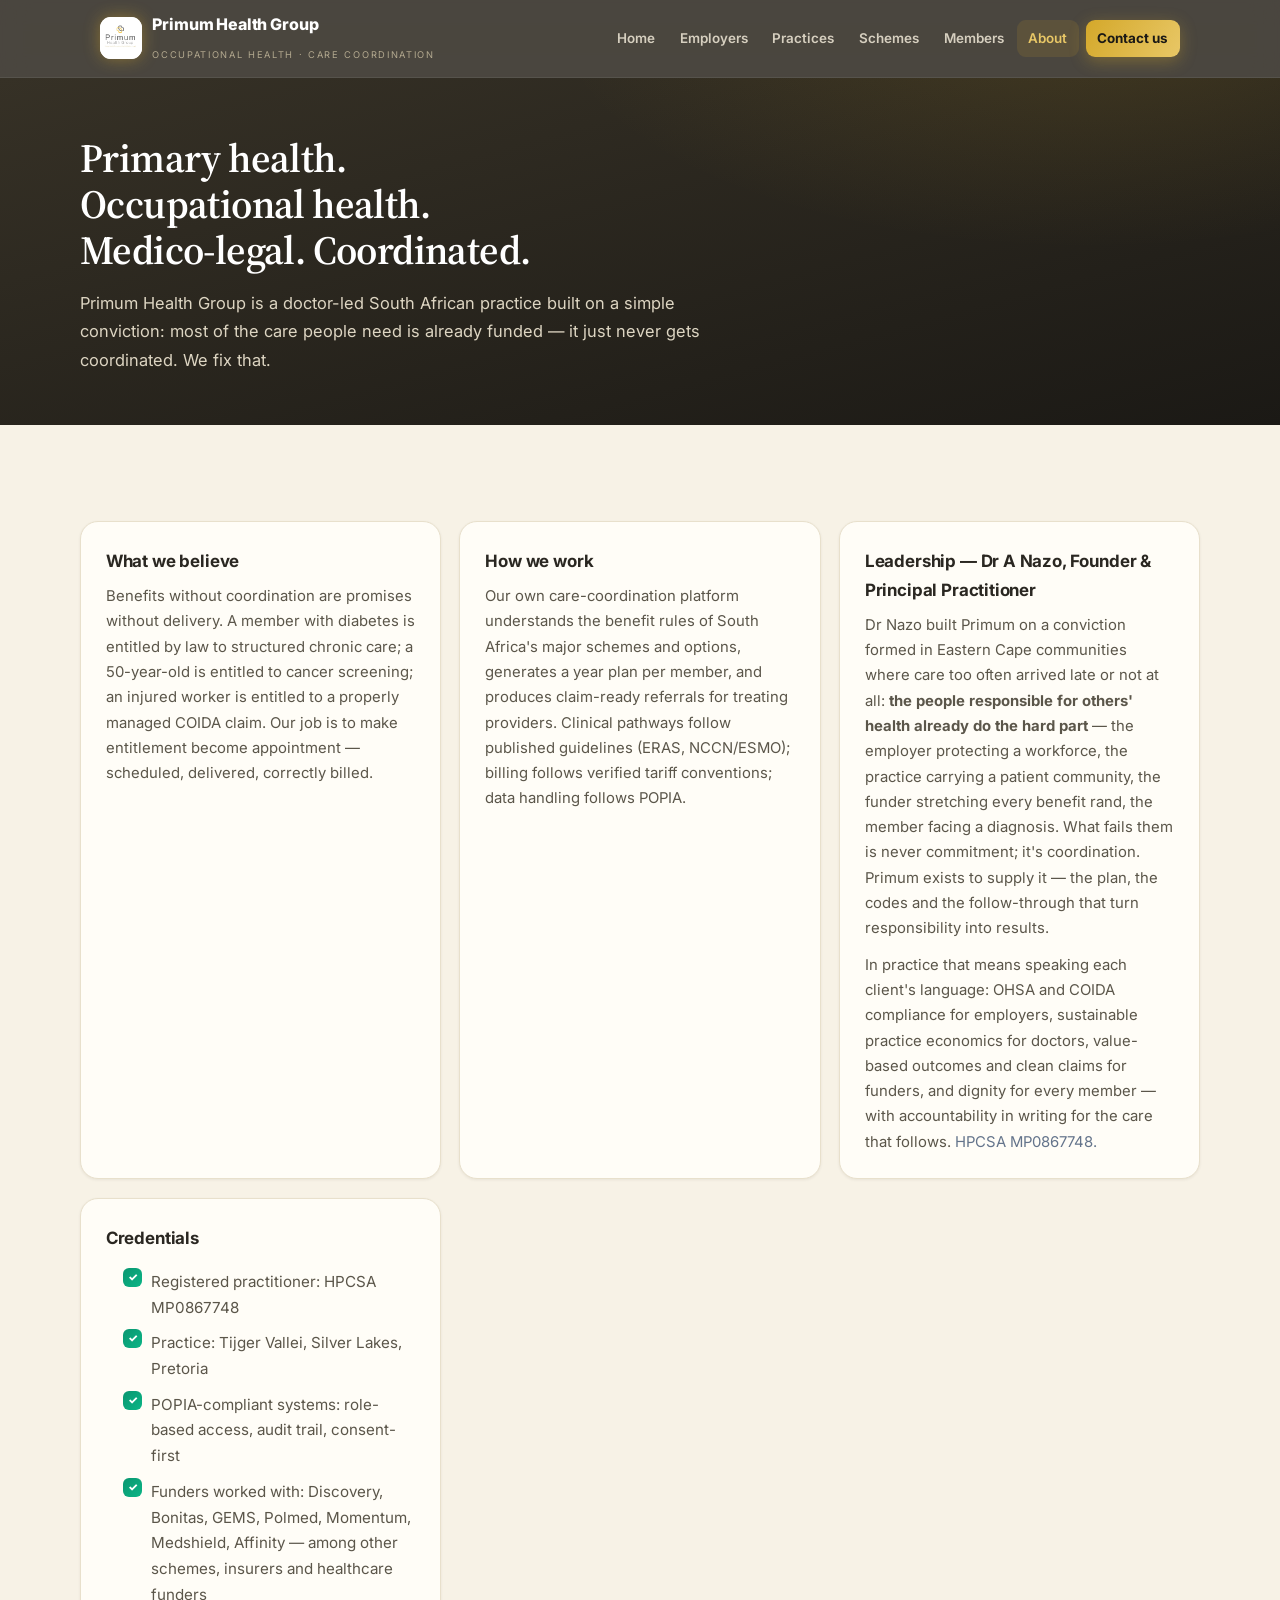
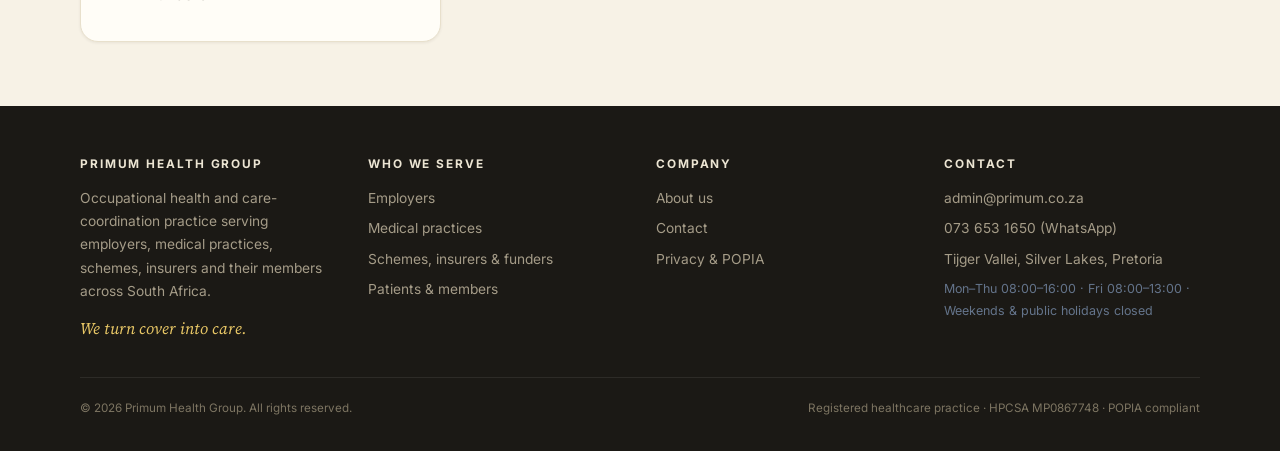
==== commit 7dd36527: "Copy: silent positioning — never announce the framing Marketing copy sweep (agent-executed, orchestr" ====
--- a/about.html
+++ b/about.html
@@ -44,7 +44,7 @@
     <div class="card"><h3>What we believe</h3><p>Benefits without coordination are promises without delivery. A member with diabetes is entitled by law to structured chronic care; a 50-year-old is entitled to cancer screening; an injured worker is entitled to a properly managed COIDA claim. Our job is to make entitlement become appointment — scheduled, delivered, correctly billed.</p></div>
     <div class="card"><h3>How we work</h3><p>Our own care-coordination platform understands the benefit rules of South Africa's major schemes and options, generates a year plan per member, and produces claim-ready referrals for treating providers. Clinical pathways follow published guidelines (ERAS, NCCN/ESMO); billing follows verified tariff conventions; data handling follows POPIA.</p></div>
     <div class="card"><h3>Leadership — Dr A Nazo, Founder &amp; Principal Practitioner</h3>
-      <p>Dr Nazo built Primum on a conviction formed in Eastern Cape communities where care too often arrived late or not at all: <b>our clients are the heroes of this story</b> — the employer protecting a workforce, the practice carrying a patient community, the funder stretching every benefit rand, the member facing a diagnosis. They don't need rescuing; they need a capable guide. Primum exists to be that guide — the plan, the coordination and the follow-through that let our clients win.</p>
+      <p>Dr Nazo built Primum on a conviction formed in Eastern Cape communities where care too often arrived late or not at all: <b>the people responsible for others' health already do the hard part</b> — the employer protecting a workforce, the practice carrying a patient community, the funder stretching every benefit rand, the member facing a diagnosis. What fails them is never commitment; it's coordination. Primum exists to supply it — the plan, the codes and the follow-through that turn responsibility into results.</p>
       <p style="margin-top:.7rem">In practice that means speaking each client's language: OHSA and COIDA compliance for employers, sustainable practice economics for doctors, value-based outcomes and clean claims for funders, and dignity for every member — with accountability in writing for the care that follows. <span style="color:#64748b">HPCSA MP0867748.</span></p></div>
     <div class="card"><h3>Credentials</h3><ul class="checks"><li>Registered practitioner: HPCSA MP0867748</li><li>Practice: Tijger Vallei, Silver Lakes, Pretoria</li><li>POPIA-compliant systems: role-based access, audit trail, consent-first</li><li>Funders worked with: Discovery, Bonitas, GEMS, Polmed, Momentum, Medshield, Affinity — among other schemes, insurers and healthcare funders</li></ul></div>
   </div>
